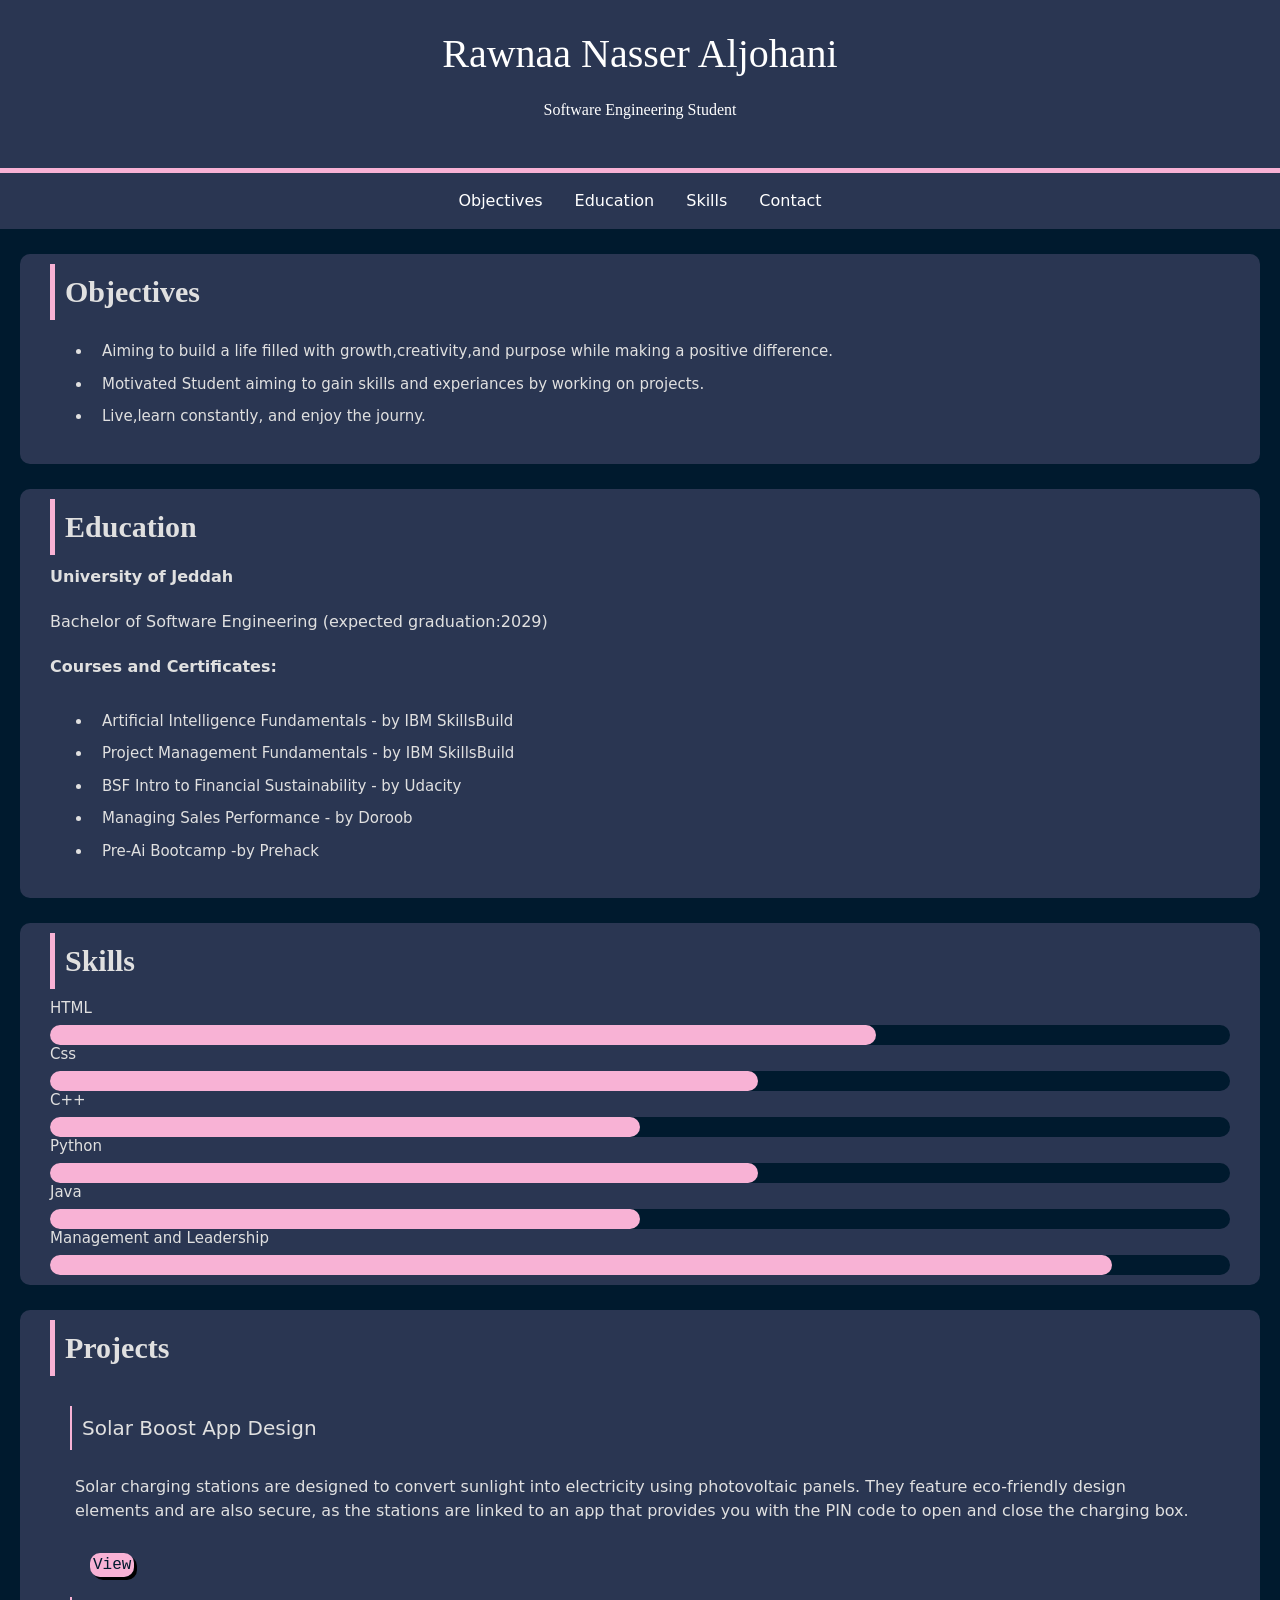
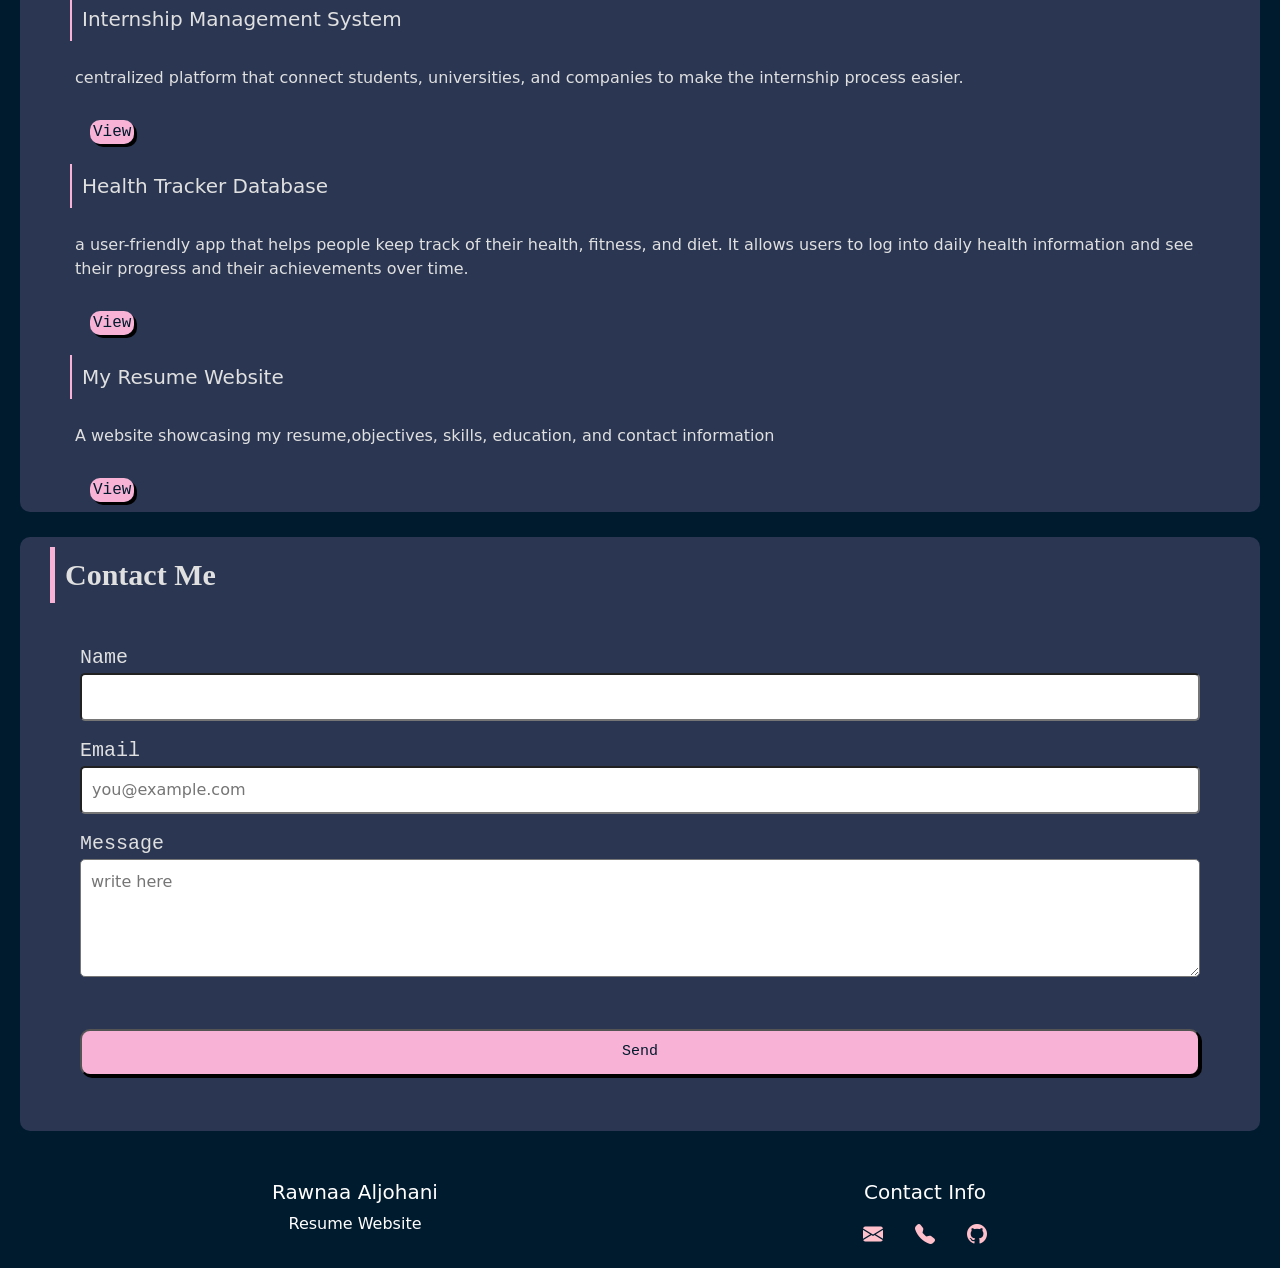
==== index.html @ 6acb81e7 "Update index.html" ====
<!--Rawnaa Aljohani 2510449-->

<!DOCTYPE html>
<html lang="en">
<head>
    <meta charset="UTF-8">
    <meta name="viewport" content="width=device-width, initial-scale=1.0">
    <title>Resume</title>
    <!--bootstrap file-->
    <link href="./css/bootstrap.min.css" rel="stylesheet">
    <!--bootsrtap icons file-->
    <link rel="stylesheet" href="https://cdn.jsdelivr.net/npm/bootstrap-icons@1.10.5/font/bootstrap-icons.css">
    <!--style file-->
    <link href="./css/style.css" rel="stylesheet">
</head>
<body>
    <header>
        <h1>Rawnaa Nasser Aljohani</h1>
        <p>Software Engineering Student</p>
    
    </header>
                            <!--Navbar using Bootstrap-->
    <nav class="navbar">
        <div class="container d-flex align-items-center justify-content-center">
         <ul class="nav">
        <li class="nav-item">
          <a class="nav-link " href="#Objectives">Objectives</a>
        </li>
        <li class="nav-item">
          <a class="nav-link " href="#Education">Education</a>
        </li>
        <li class="nav-item">
          <a class="nav-link " href="#Skills">Skills</a>
        </li>
        <li class="nav-item">
          <a class="nav-link " href="#Contact">Contact</a>
        </li>
      </ul>

         </div>
    </nav>

                                <!--Objectives box-->
    <section class="box" id="Objectives">

        <h3><strong>Objectives</strong></h3>
        
        <ul>
            <li>Aiming to build a life filled with growth,creativity,and purpose while making a positive difference. </li>
            <li>Motivated Student aiming to gain skills and experiances by working on projects. </li>
            <li>Live,learn constantly, and enjoy the journy.</li>
        </ul>
    </section>

                                <!--Eductaion box-->
    <section class="box" id="Education">
        <h3><strong>Education</strong></h3>
        
        <p><strong>University of Jeddah</strong></p>
        <p>Bachelor of Software Engineering (expected graduation:2029)</p>
        <p><strong>Courses and Certificates:</strong></p>
        <ul>
            <li>Artificial Intelligence Fundamentals - by IBM SkillsBuild</li>
            <li>Project Management Fundamentals - by IBM SkillsBuild</li>
            <li>BSF Intro to Financial Sustainability - by Udacity</li>
            <li>Managing Sales Performance - by Doroob</li>
            <li>Pre-Ai Bootcamp -by Prehack</li>
        </ul>

    </section>

                                <!--Skills box-->
    <section class="box" id="Skills">
        <h3><strong>Skills</strong></h3>

        <div>
            <h5>HTML</h5>
            <span class="bar"><span class="html"></span></span>
        </div>

        <div>
            <h5>Css</h5>
            <span class="bar"><span class="css"></span></span>
        </div>

        <div>
            <h5>C++</h5>
            <span class="bar"><span class="cpp"></span></span>
        </div>

        <div>
            <h5>Python</h5>
            <span class="bar"><span class="python"></span></span>
        </div>

        <div>
            <h5>Java</h5>
            <span class="bar"><span class="java"></span></span>
        </div>

        <div>
            <h5>Management and Leadership</h5>
            <span class="bar"><span class="management"></span></span>
        </div>
    </section>

                                    <!--Projects box-->
    <section class="box" id="Projects">
        <h3><strong>Projects</strong></h3>
        
        <div class="project">
            <h5>Solar Boost App Design</h5>
    
            <p>Solar charging stations are designed to convert
                 sunlight into electricity using photovoltaic panels.
                    They feature eco-friendly design elements
                      and are also secure, as the stations are linked to an
                       app that provides you with the PIN code to open 
                       and close the charging box. </p>
            <br>
            <a href="./media/solar_boost.pdf">View</a>
        </div>
    
        <div class="project">
            <h5>Internship Management System</h5>
            
            <p>centralized platform that connect students, universities, and 
                companies to make the internship process easier.</p>
            <br>
            <a href="./media/SE_report.pdf">View</a>
        </div>

        <div class="project">
            <h5>Health Tracker Database</h5>
            
            <p>a user-friendly app that helps people keep track of their health, fitness,
                 and diet.
                  It allows users to log into daily health information 
                  and see their progress and their achievements over time.</p>
             <br>
            <a href="./media/Database_project_Report_final.pdf">View</a>
        </div>

        <div class="project">
            <h5>My Resume Website</h5>

            <p> A website showcasing my resume,objectives, skills, education, and contact information</p>
            <br>
            <a href="resumee.html">View</a>
        </div>

    </section>

                                        <!--Contact box-->
    <section class="box" id="Contact">

        <h3><strong>Contact Me</strong></h3>
        <form method="get" action="#">

            <label>Name</label>
            <input type="text" name="name" minlength="3" pattern="[a-zA-Z\s]+"  required>
            <br>

            <label>Email</label>
            <input type="email" name="email" pattern="[a-zA-Z0-9._%+-]+@[a-zA-Z0-9.-]+\.[a-zA-Z]{2,}" 
             placeholder="you@example.com"  required>
            <br>

            <label>Message</label>
            <textarea rows="4" placeholder="write here" required></textarea>
            <br>

            <input type="submit" value="Send" id="button">
        </form>
    
    </section>

                            <!--Footer using Bootstrap icons and style-->
    <footer class="text-white pt-4">
        <div class="container text-center">
            <div class="row">

                <div class="col-md-6 mb-3">
                    <h5>Rawnaa Aljohani</h5>
                    <p>Resume Website</p>
              </div>

                <div class="col-md-6 mb-3">
                    <h5>Contact Info</h5>
                    <div class="d-flex justify-content-center mt-3 mx-">

                             <a href="mailto:rawnaa.121@gmail.com" class=" mx-3">
                                 <i class="bi bi-envelope-fill" style="color: pink; font-size: 20px;"></i></a>

                                <a href="tel:+96655555555" class="mx-3">
                                    <i class="bi bi-telephone-fill" style="color: pink; font-size: 20px; "></i></a>

                                 <a href="https://github.com/rawnaa" target="_blank" class="mx-3">
                                     <i class="bi bi-github" style="color:pink; font-size: 20px;"></i></a>
                    </div>   
                </div>            
         </div>

        </div>

    </footer>

</body>

</html>
---- css/style.css ----
*{ margin:0;
    padding:0;
    }

/*Header style*/
header{
    color: white;
    background-color: #2a3652;
   text-align: center;
    padding: 30px 5px;
   border-bottom: 5px solid #f8b2d5;
   font-family:Georgia, 'Times New Roman', Times, serif
}
   
header p{
    margin-top: 20px;
}

/*Navbar styling*/

.navbar{
    background-color: #2a3652;   
}

.nav-link{
    color:white;
    text-decoration: none;
}

.nav-link:hover{
    color:#001a2e;
    background-color: #f8b2d5;
}

body{
    background-color: #001a2e;
    color: #e0e0e0;
}

/*Elements boxes style*/
.box{
    background:#2a3652;
    border-radius: 10px ;
    padding:10px 30px;
    margin:25px 20px; 
    display: flex;
   flex-direction: column;

}

.box h3{
border-left: 5px solid #f8b2d5;
padding: 10px;
margin-bottom: 10px;
font-size: 30px;
font-family: Georgia, 'Times New Roman', Times, serif;
}

.box li{
    margin: 10px;
    padding-left: 10px;
    font-size: 15px;
}

.box p{
padding-bottom:5px;
}

.box h5{
    margin-bottom:8px ;
    font-size: 15px;
}

/*Skills bar style*/
.bar{
    display: block;
    background: #001a2e;
    height: 20px;
    border-radius: 10px;
}

.bar span{
    height: 20px;
    float:left;
    background: #f8b2d5;
    border-radius: 10px;
}

.html{ width:70%; }
.css{ width:60%; }
.cpp{ width:50%; }
.python{ width:60%; }
.java{ width:50%; }
.management{ width: 90%; }

/*Project content style*/

.project h5{
    border-left: 2px solid #f8b2d5;
    margin:20px 0 5px 20px;
    padding:10px;
    font-size: 20px;
}

.project p{
    padding:5px;
    margin: 20px;
    margin-bottom: 0;
}

.project a{
    background: #f8b2d5;
    border-radius: 10px;
    padding: 3px;
    margin: 40px;
    box-shadow: 3px 3px black;
    color:#001a2e;
    text-decoration: none;
    text-align: center;
    font-family:'Courier New', Courier, monospace;
}

/*Contact form style*/

form{
    margin: 30px;
}
form label{
    font-size: 20px;
    font-family: 'Courier New', Courier, monospace;
}
input , textarea{
     width:100%;
    padding: 10px;
    margin-bottom: 15px;
    border-radius: 5px; 
}
#button{
    background: #f8b2d5;
    color:#001a2e;
    border-radius: 10px;
    margin-top: 30px;
    box-shadow: 2px 2px black;
    width:100%;
    text-align: center;
    font-family:'Courier New', Courier, monospace;
    font-size: 15px;
}

#button:hover{
    background: #ad7e96;
}

/*Responsive - the page is already responsive
 because of using d-flex*/

@media (max-width:576px){
    .nav{
        flex-direction: column;
        align-items: center;
    }
    .navbar a{
        font-size: 15px;
    }
    .project a {
        display: block;
        margin: 15px auto;
        width: fit-content;
    }     
}
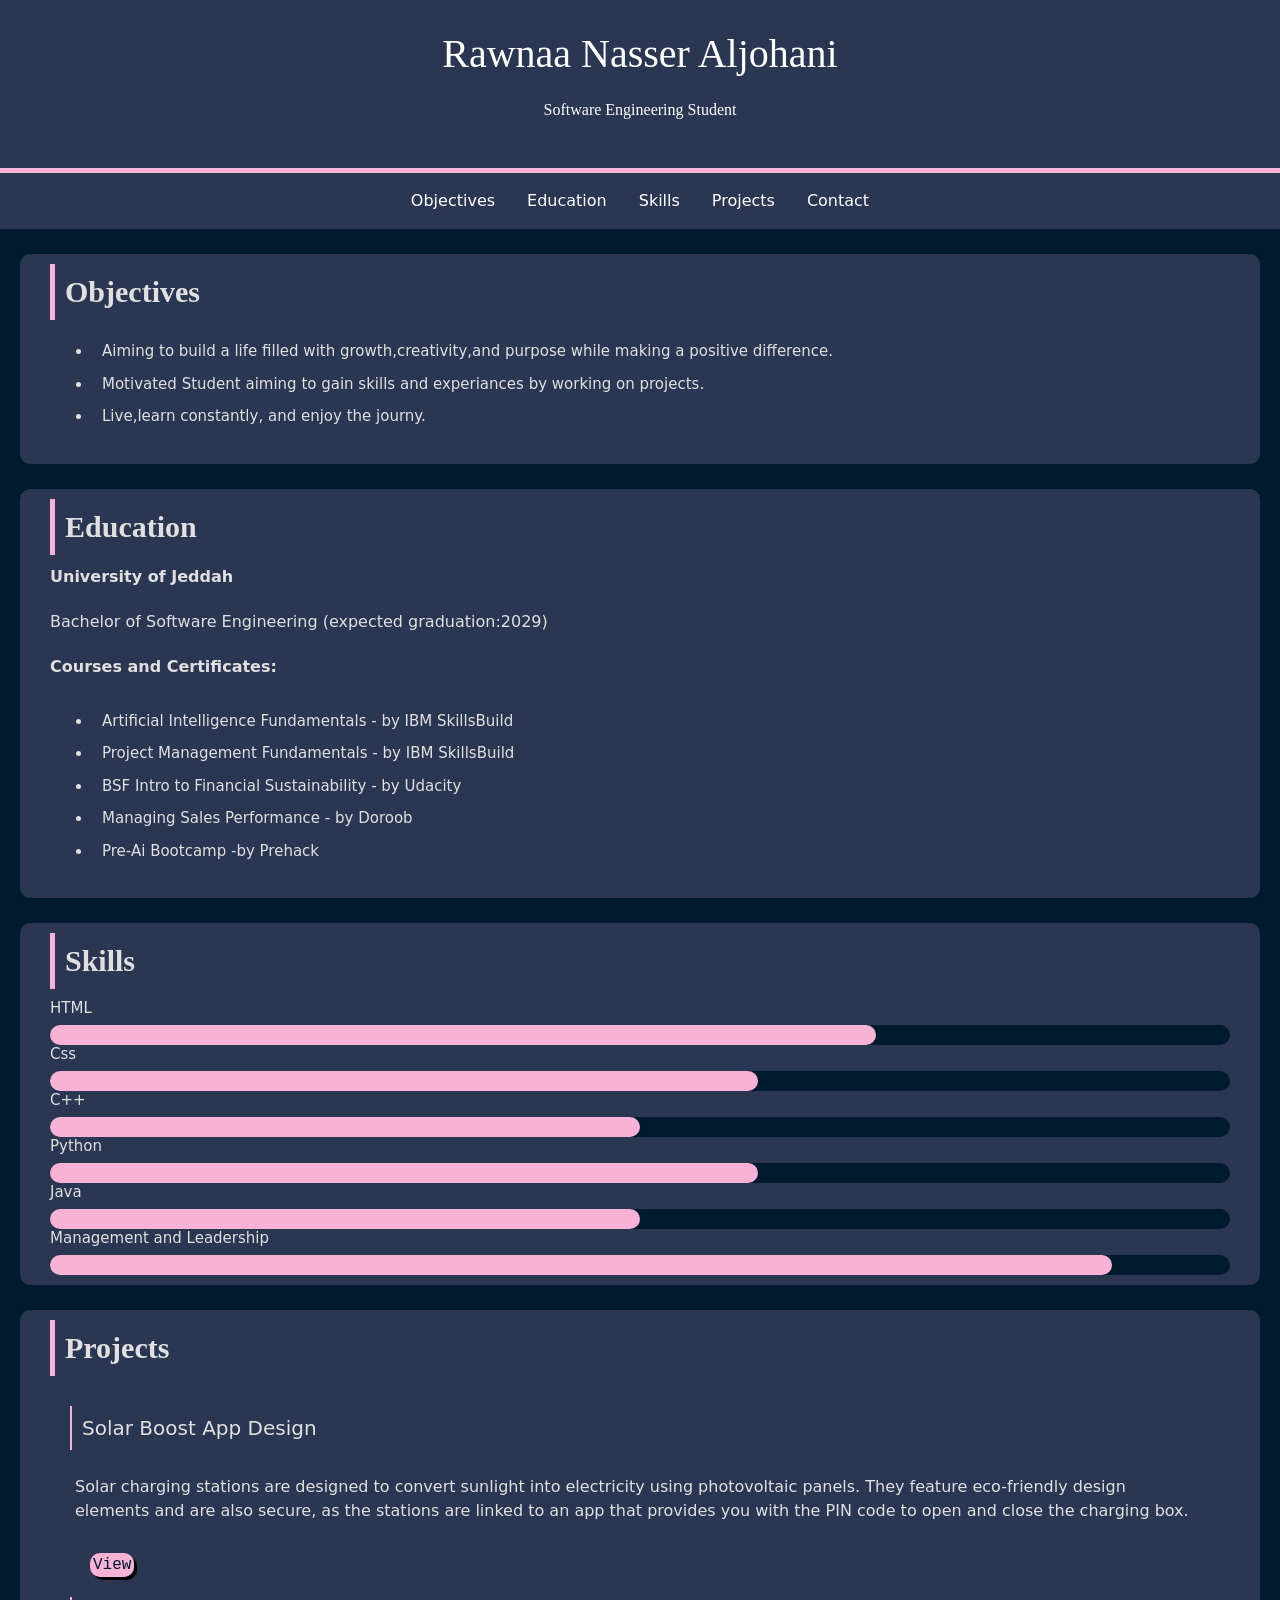
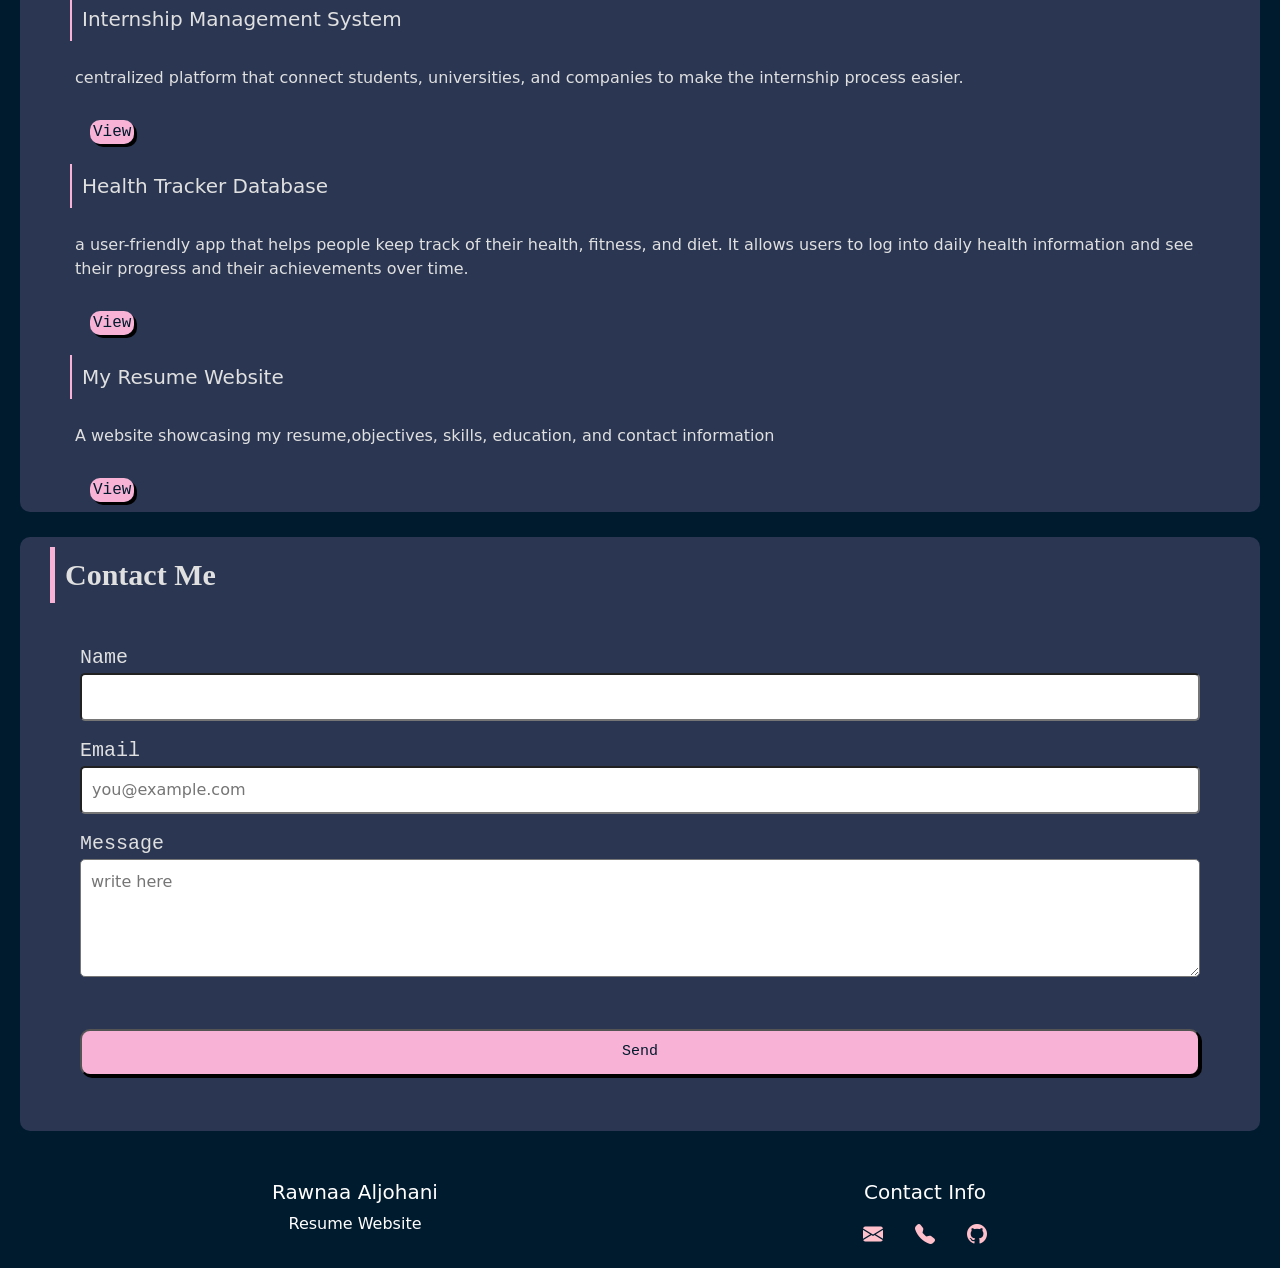
==== commit 53849e08: "Update index.html" ====
--- a/index.html
+++ b/index.html
@@ -32,6 +32,9 @@
         <li class="nav-item">
           <a class="nav-link " href="#Skills">Skills</a>
         </li>
+         <li class="nav-item">
+          <a class="nav-link " href="#Projects">Projects</a>
+        </li>
         <li class="nav-item">
           <a class="nav-link " href="#Contact">Contact</a>
         </li>
@@ -146,7 +149,7 @@
 
             <p> A website showcasing my resume,objectives, skills, education, and contact information</p>
             <br>
-            <a href="resumee.html">View</a>
+            <a href="index.html">View</a>
         </div>
 
     </section>
@@ -195,7 +198,7 @@
                                 <a href="tel:+96655555555" class="mx-3">
                                     <i class="bi bi-telephone-fill" style="color: pink; font-size: 20px; "></i></a>
 
-                                 <a href="https://github.com/rawnaa" target="_blank" class="mx-3">
+                                 <a href="https://github.com/Rawna-N" target="_blank" class="mx-3">
                                      <i class="bi bi-github" style="color:pink; font-size: 20px;"></i></a>
                     </div>   
                 </div>            
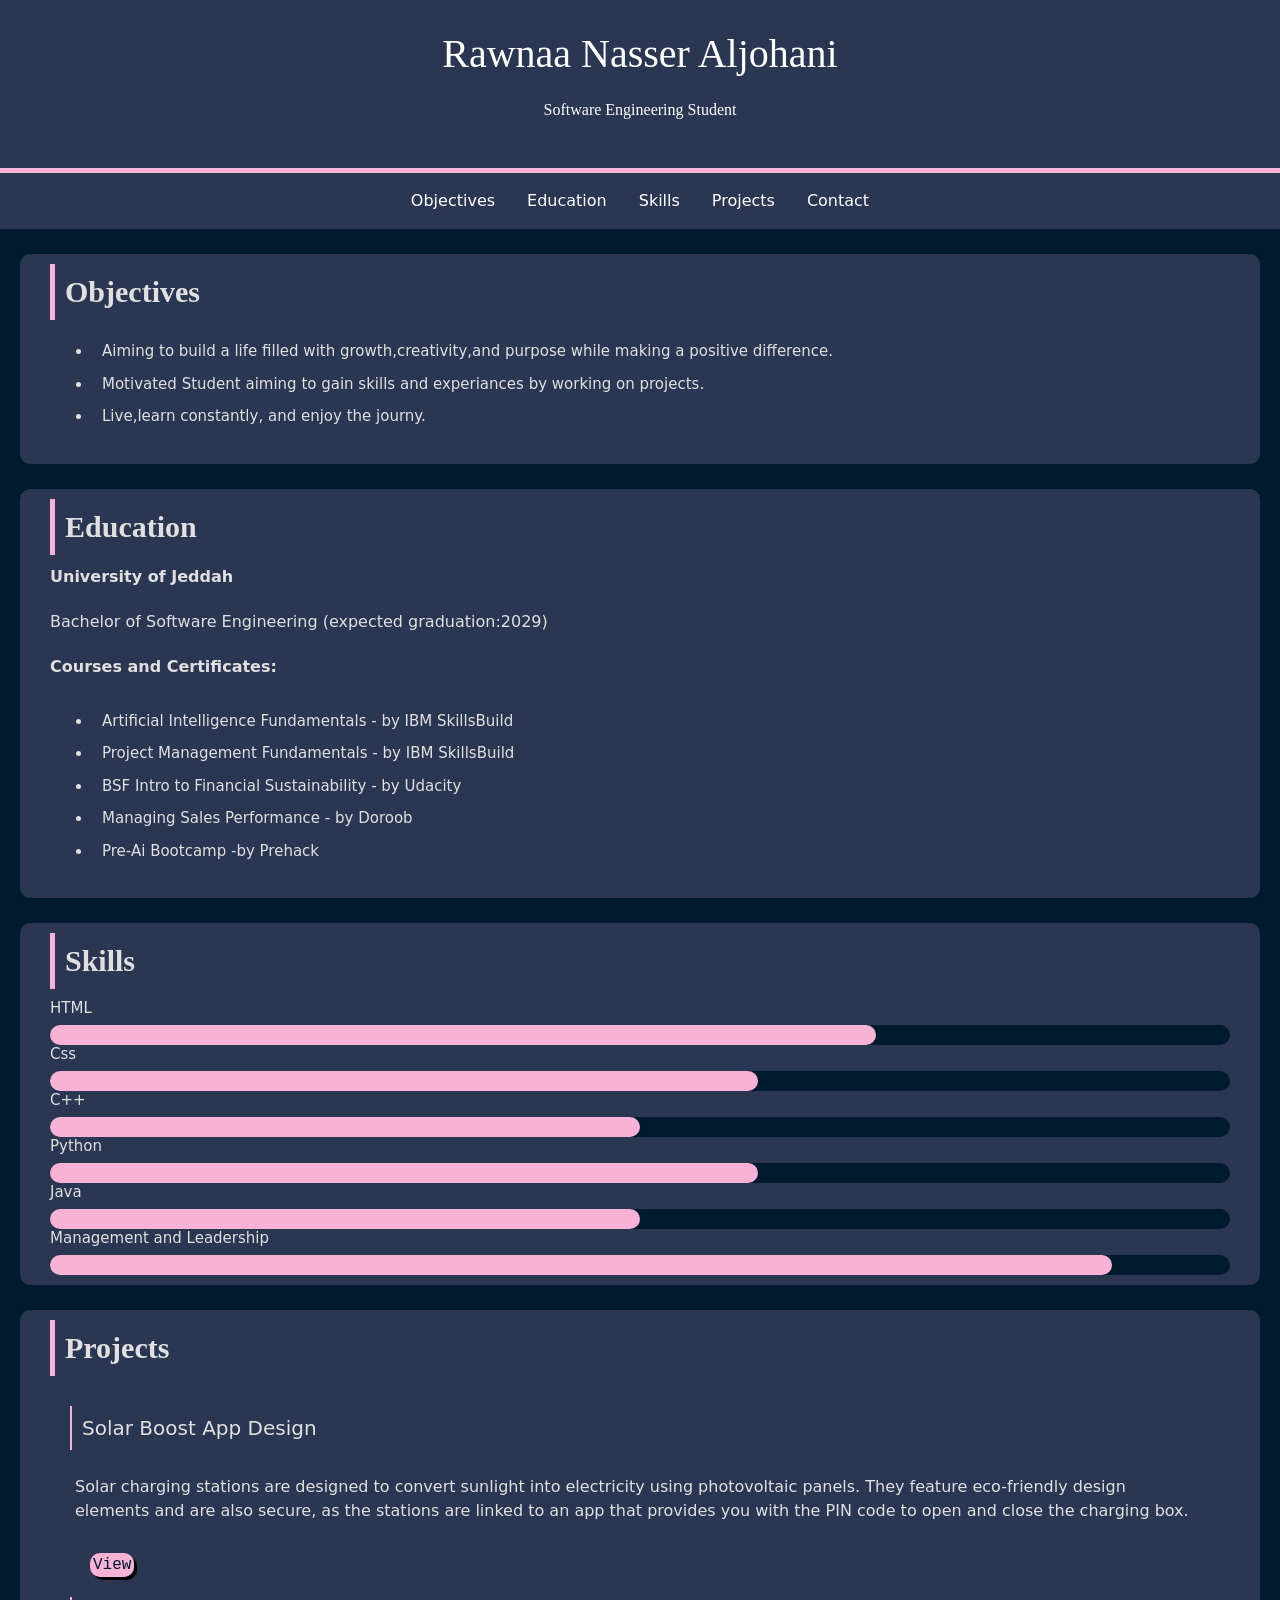
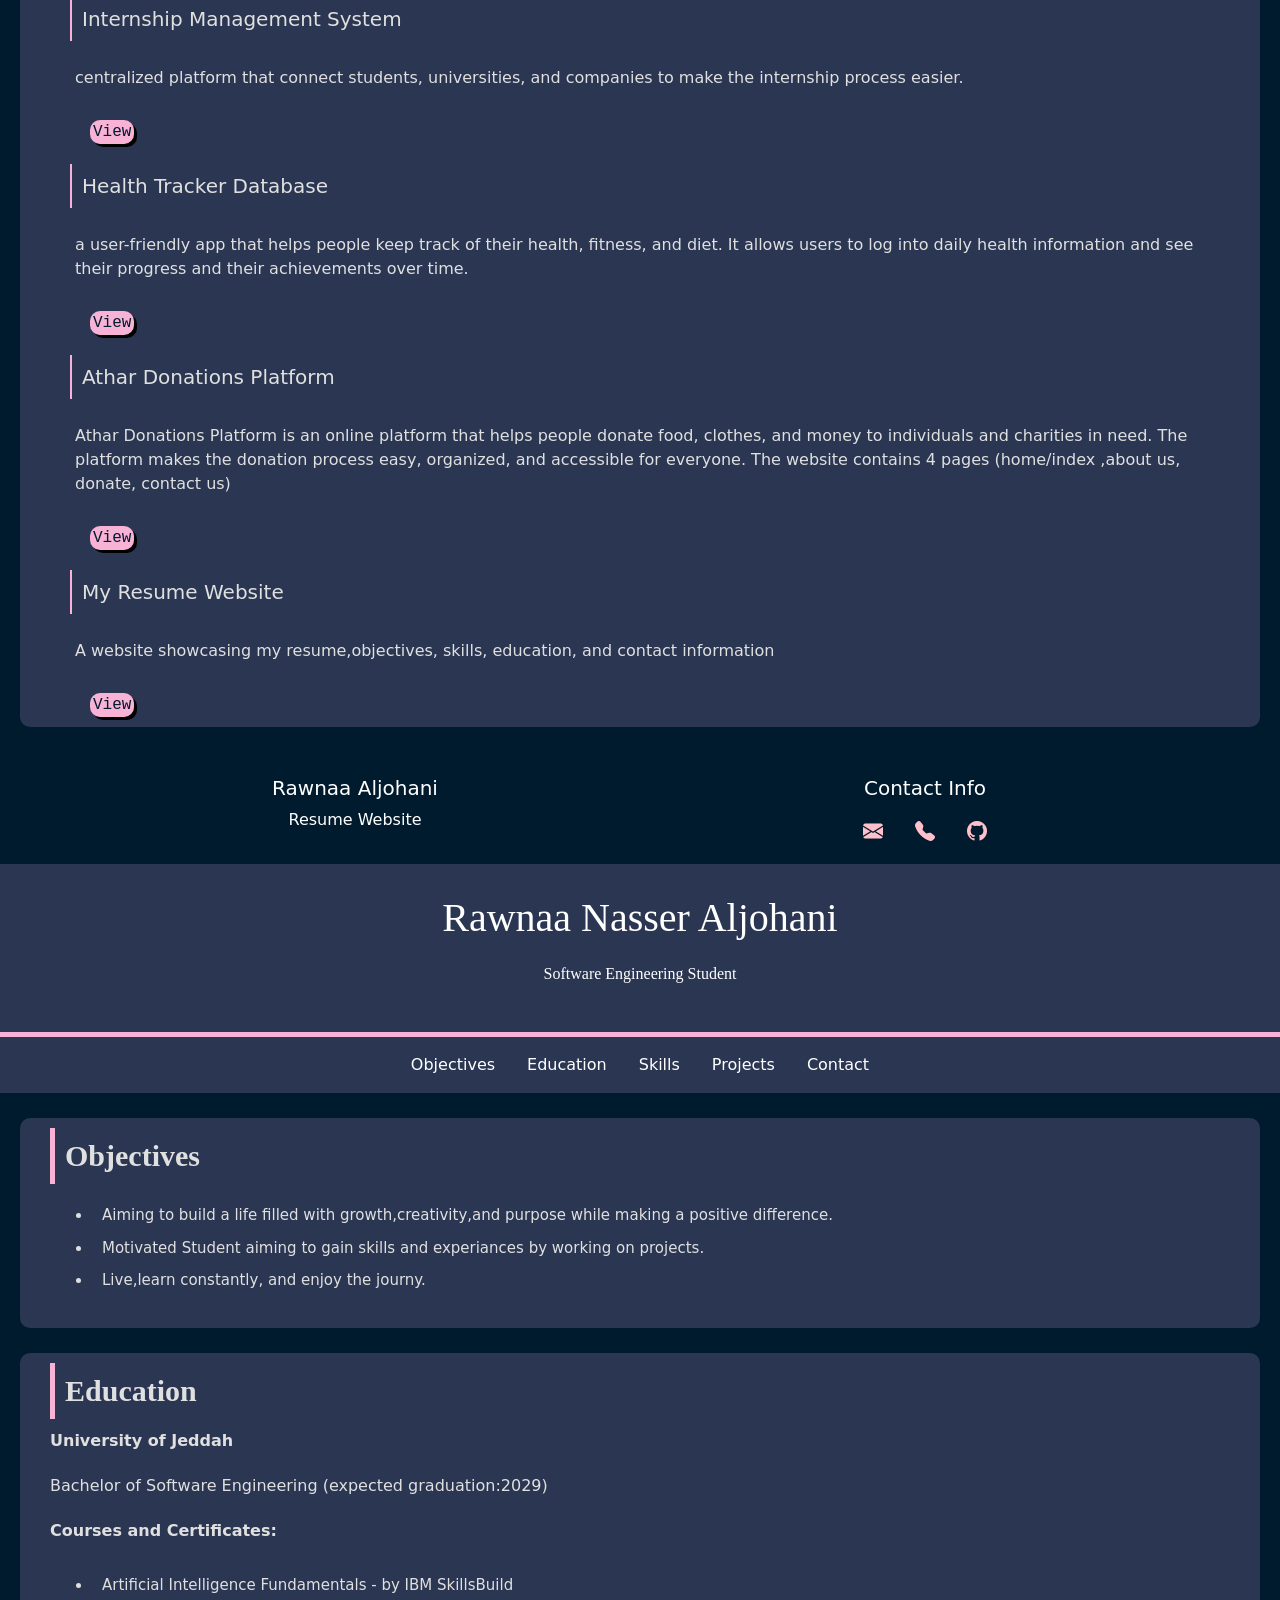
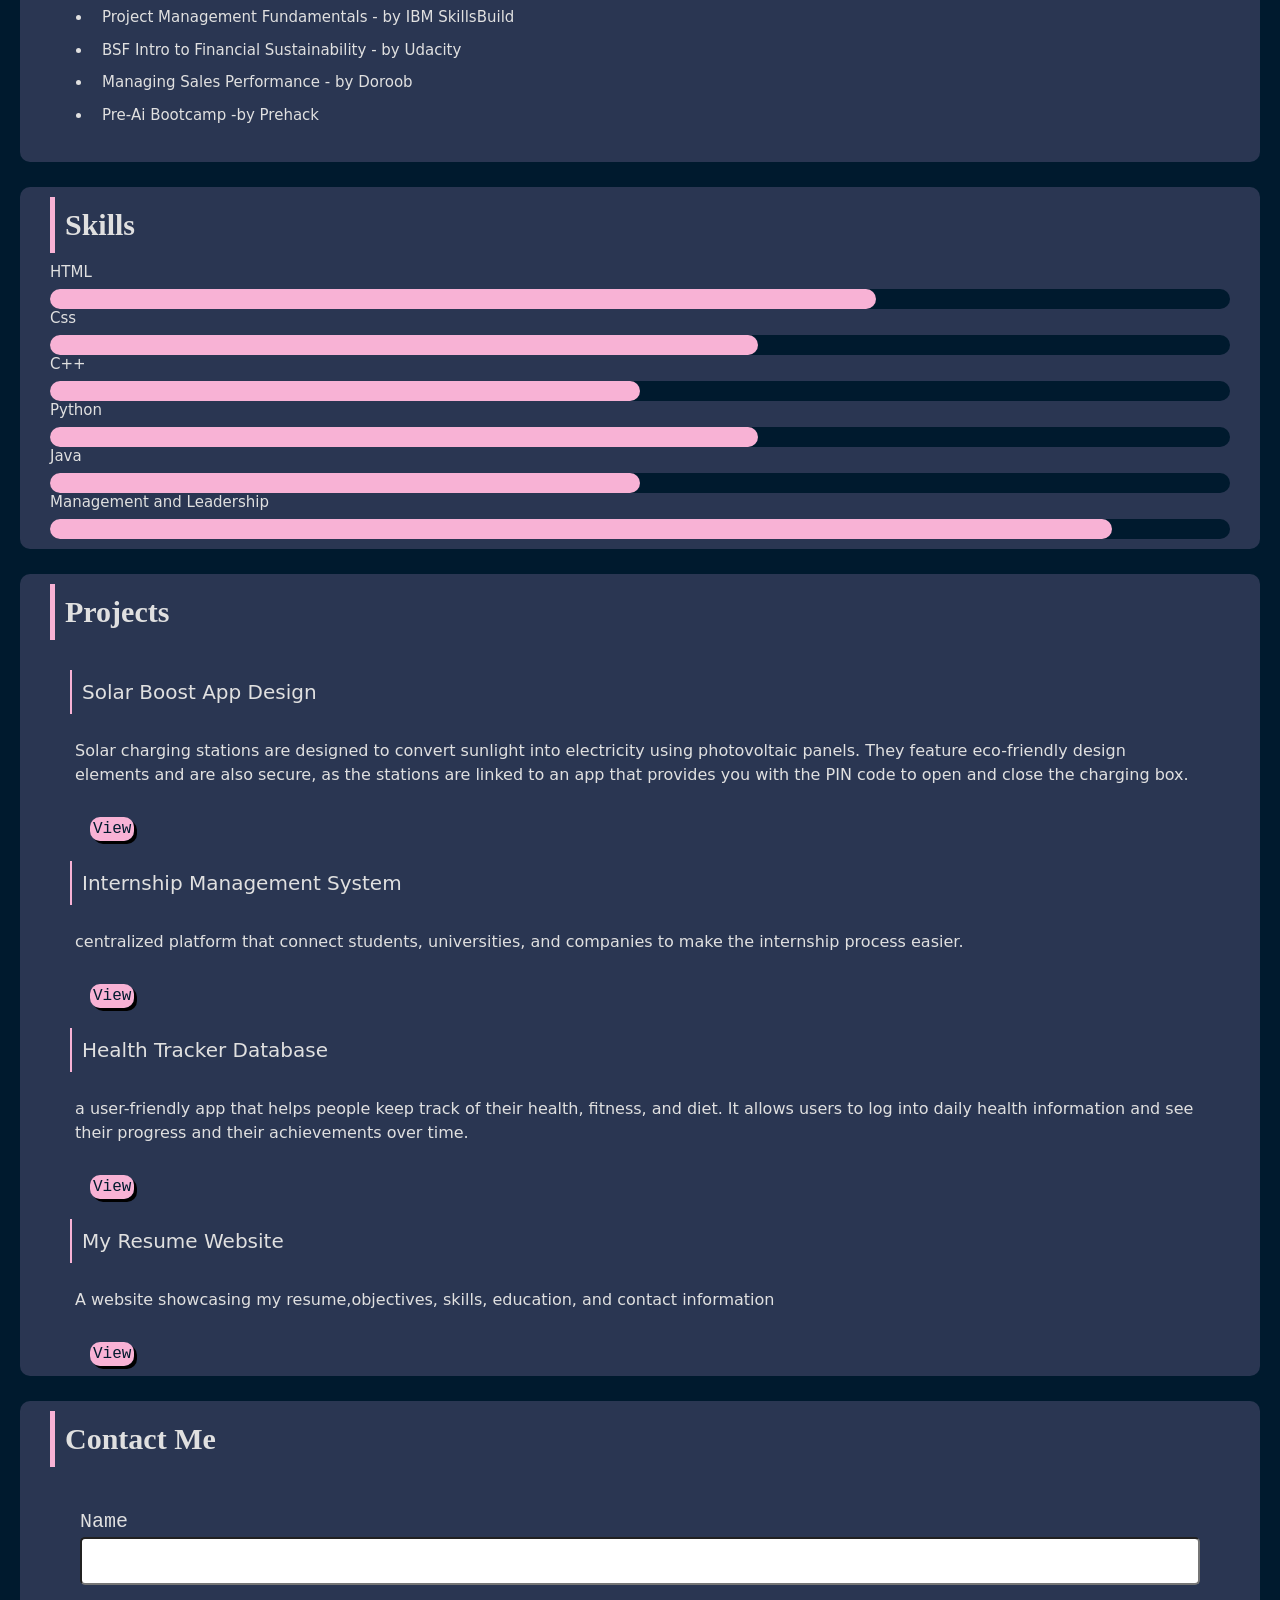
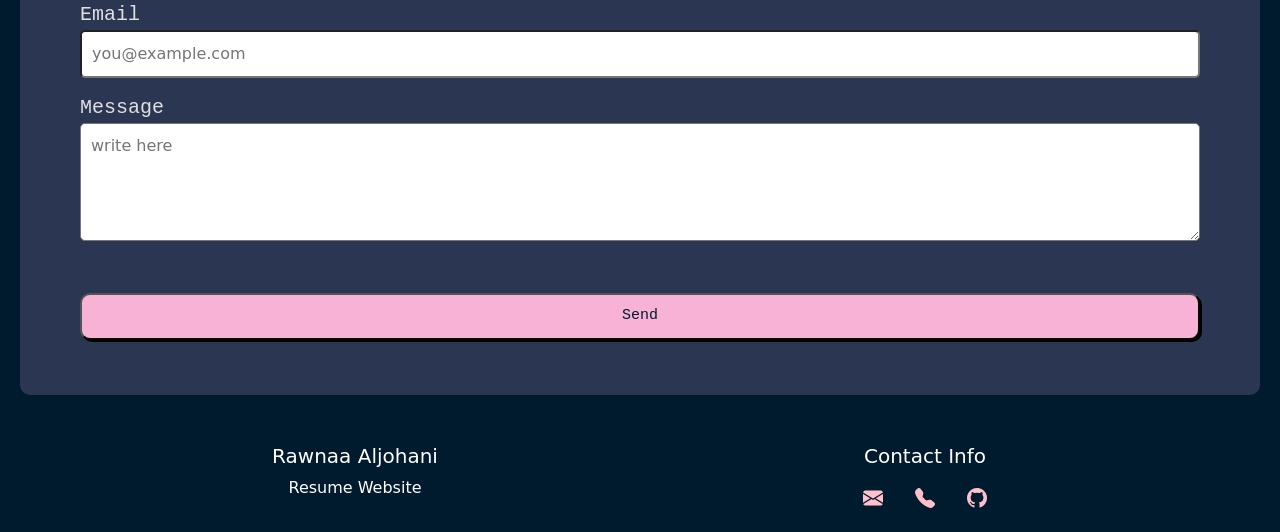
==== commit 4c360dd5: "Update Portfolio" ====
--- a/index.html
+++ b/index.html
@@ -32,7 +32,7 @@
         <li class="nav-item">
           <a class="nav-link " href="#Skills">Skills</a>
         </li>
-         <li class="nav-item">
+        <li class="nav-item">
           <a class="nav-link " href="#Projects">Projects</a>
         </li>
         <li class="nav-item">
@@ -130,7 +130,7 @@
             <p>centralized platform that connect students, universities, and 
                 companies to make the internship process easier.</p>
             <br>
-            <a href="./media/SE_report.pdf">View</a>
+            <a href="./media/SE report.pdf">View</a>
         </div>
 
         <div class="project">
@@ -143,6 +143,206 @@
              <br>
             <a href="./media/Database_project_Report_final.pdf">View</a>
         </div>
+        <div class="project">
+            <h5>Athar Donations Platform</h5>
+
+            <p> Athar Donations Platform is an online platform that helps people donate food, 
+                    clothes, and money to individuals and charities in need. The platform makes the 
+                    donation process easy, organized, and accessible for everyone. 
+                    The website contains 4 pages (home/index ,about us, donate, contact us)</p>
+            <br>
+            <a href="./media/athar_report.pdf">View</a>
+        </div>
+
+        <div class="project">
+            <h5>My Resume Website</h5>
+
+            <p> A website showcasing my resume,objectives, skills, education, and contact information</p>
+            <br>
+            <a href="index.html">View</a>
+        </div>
+
+    </section>
+
+
+                            <!--Footer using Bootstrap icons and style-->
+    <footer class="text-white pt-4">
+        <div class="container text-center">
+            <div class="row">
+
+                <div class="col-md-6 mb-3">
+                    <h5>Rawnaa Aljohani</h5>
+                    <p>Resume Website</p>
+              </div>
+
+                <div class="col-md-6 mb-3">
+                    <h5>Contact Info</h5>
+                    <div class="d-flex justify-content-center mt-3 mx-">
+                             <a href="mailto:rawnaa.121@gmail.com" class=" mx-3">
+                                <i class="bi bi-envelope-fill" style="color: pink; font-size: 20px;"></i>
+                             </a>
+                
+                                <a href="tel:+96655555555" class="mx-3">
+                                    <i class="bi bi-telephone-fill" style="color: pink; font-size: 20px; "></i></a>
+
+                                 <a href="https://github.com/Rawna-N" target="_blank" class="mx-3">
+                                    <i class="bi bi-github" style="color:pink; font-size: 20px;"></i></a>
+                    </div>   
+                </div>            
+            </div>
+
+        </div>
+
+    </footer>
+
+</body>
+
+</html>
+<!--Rawnaa Aljohani 2510449-->
+
+<!DOCTYPE html>
+<html lang="en">
+<head>
+    <meta charset="UTF-8">
+    <meta name="viewport" content="width=device-width, initial-scale=1.0">
+    <title>Resume</title>
+    <!--bootstrap file-->
+    <link href="./css/bootstrap.min.css" rel="stylesheet">
+    <!--bootsrtap icons file-->
+    <link rel="stylesheet" href="https://cdn.jsdelivr.net/npm/bootstrap-icons@1.10.5/font/bootstrap-icons.css">
+    <!--style file-->
+    <link href="./css/style.css" rel="stylesheet">
+</head>
+<body>
+    <header>
+        <h1>Rawnaa Nasser Aljohani</h1>
+        <p>Software Engineering Student</p>
+    
+    </header>
+                            <!--Navbar using Bootstrap-->
+    <nav class="navbar">
+        <div class="container d-flex align-items-center justify-content-center">
+         <ul class="nav">
+        <li class="nav-item">
+          <a class="nav-link " href="#Objectives">Objectives</a>
+        </li>
+        <li class="nav-item">
+          <a class="nav-link " href="#Education">Education</a>
+        </li>
+        <li class="nav-item">
+          <a class="nav-link " href="#Skills">Skills</a>
+        </li>
+         <li class="nav-item">
+          <a class="nav-link " href="#Projects">Projects</a>
+        </li>
+        <li class="nav-item">
+          <a class="nav-link " href="#Contact">Contact</a>
+        </li>
+      </ul>
+
+         </div>
+    </nav>
+
+                                <!--Objectives box-->
+    <section class="box" id="Objectives">
+
+        <h3><strong>Objectives</strong></h3>
+        
+        <ul>
+            <li>Aiming to build a life filled with growth,creativity,and purpose while making a positive difference. </li>
+            <li>Motivated Student aiming to gain skills and experiances by working on projects. </li>
+            <li>Live,learn constantly, and enjoy the journy.</li>
+        </ul>
+    </section>
+
+                                <!--Eductaion box-->
+    <section class="box" id="Education">
+        <h3><strong>Education</strong></h3>
+        
+        <p><strong>University of Jeddah</strong></p>
+        <p>Bachelor of Software Engineering (expected graduation:2029)</p>
+        <p><strong>Courses and Certificates:</strong></p>
+        <ul>
+            <li>Artificial Intelligence Fundamentals - by IBM SkillsBuild</li>
+            <li>Project Management Fundamentals - by IBM SkillsBuild</li>
+            <li>BSF Intro to Financial Sustainability - by Udacity</li>
+            <li>Managing Sales Performance - by Doroob</li>
+            <li>Pre-Ai Bootcamp -by Prehack</li>
+        </ul>
+
+    </section>
+
+                                <!--Skills box-->
+    <section class="box" id="Skills">
+        <h3><strong>Skills</strong></h3>
+
+        <div>
+            <h5>HTML</h5>
+            <span class="bar"><span class="html"></span></span>
+        </div>
+
+        <div>
+            <h5>Css</h5>
+            <span class="bar"><span class="css"></span></span>
+        </div>
+
+        <div>
+            <h5>C++</h5>
+            <span class="bar"><span class="cpp"></span></span>
+        </div>
+
+        <div>
+            <h5>Python</h5>
+            <span class="bar"><span class="python"></span></span>
+        </div>
+
+        <div>
+            <h5>Java</h5>
+            <span class="bar"><span class="java"></span></span>
+        </div>
+
+        <div>
+            <h5>Management and Leadership</h5>
+            <span class="bar"><span class="management"></span></span>
+        </div>
+    </section>
+
+                                    <!--Projects box-->
+    <section class="box" id="Projects">
+        <h3><strong>Projects</strong></h3>
+        
+        <div class="project">
+            <h5>Solar Boost App Design</h5>
+    
+            <p>Solar charging stations are designed to convert
+                 sunlight into electricity using photovoltaic panels.
+                    They feature eco-friendly design elements
+                      and are also secure, as the stations are linked to an
+                       app that provides you with the PIN code to open 
+                       and close the charging box. </p>
+            <br>
+            <a href="./media/solar_boost.pdf">View</a>
+        </div>
+    
+        <div class="project">
+            <h5>Internship Management System</h5>
+            
+            <p>centralized platform that connect students, universities, and 
+                companies to make the internship process easier.</p>
+            <br>
+            <a href="./media/SE_report.pdf">View</a>
+        </div>
+
+        <div class="project">
+            <h5>Health Tracker Database</h5>
+            
+            <p>a user-friendly app that helps people keep track of their health, fitness,
+                 and diet.
+                  It allows users to log into daily health information 
+                  and see their progress and their achievements over time.</p>
+             <br>
+            <a href="./media/Database_project_Report_final.pdf">View</a>
+        </div>
 
         <div class="project">
             <h5>My Resume Website</h5>
--- a/css/style.css
+++ b/css/style.css
@@ -1,172 +1,345 @@
-*{ margin:0;
-    padding:0;
-    }
-
-/*Header style*/
-header{
-    color: white;
-    background-color: #2a3652;
-   text-align: center;
-    padding: 30px 5px;
-   border-bottom: 5px solid #f8b2d5;
-   font-family:Georgia, 'Times New Roman', Times, serif
-}
-   
-header p{
-    margin-top: 20px;
-}
-
-/*Navbar styling*/
-
-.navbar{
-    background-color: #2a3652;   
-}
-
-.nav-link{
-    color:white;
-    text-decoration: none;
-}
-
-.nav-link:hover{
-    color:#001a2e;
-    background-color: #f8b2d5;
-}
-
-body{
-    background-color: #001a2e;
-    color: #e0e0e0;
-}
-
-/*Elements boxes style*/
-.box{
-    background:#2a3652;
-    border-radius: 10px ;
-    padding:10px 30px;
-    margin:25px 20px; 
-    display: flex;
-   flex-direction: column;
-
-}
-
-.box h3{
-border-left: 5px solid #f8b2d5;
-padding: 10px;
-margin-bottom: 10px;
-font-size: 30px;
-font-family: Georgia, 'Times New Roman', Times, serif;
-}
-
-.box li{
-    margin: 10px;
-    padding-left: 10px;
-    font-size: 15px;
-}
-
-.box p{
-padding-bottom:5px;
-}
-
-.box h5{
-    margin-bottom:8px ;
-    font-size: 15px;
-}
-
-/*Skills bar style*/
-.bar{
-    display: block;
-    background: #001a2e;
-    height: 20px;
-    border-radius: 10px;
-}
-
-.bar span{
-    height: 20px;
-    float:left;
-    background: #f8b2d5;
-    border-radius: 10px;
-}
-
-.html{ width:70%; }
-.css{ width:60%; }
-.cpp{ width:50%; }
-.python{ width:60%; }
-.java{ width:50%; }
-.management{ width: 90%; }
-
-/*Project content style*/
-
-.project h5{
-    border-left: 2px solid #f8b2d5;
-    margin:20px 0 5px 20px;
-    padding:10px;
-    font-size: 20px;
-}
-
-.project p{
-    padding:5px;
-    margin: 20px;
-    margin-bottom: 0;
-}
-
-.project a{
-    background: #f8b2d5;
-    border-radius: 10px;
-    padding: 3px;
-    margin: 40px;
-    box-shadow: 3px 3px black;
-    color:#001a2e;
-    text-decoration: none;
-    text-align: center;
-    font-family:'Courier New', Courier, monospace;
-}
-
-/*Contact form style*/
-
-form{
-    margin: 30px;
-}
-form label{
-    font-size: 20px;
-    font-family: 'Courier New', Courier, monospace;
-}
-input , textarea{
-     width:100%;
-    padding: 10px;
-    margin-bottom: 15px;
-    border-radius: 5px; 
-}
-#button{
-    background: #f8b2d5;
-    color:#001a2e;
-    border-radius: 10px;
-    margin-top: 30px;
-    box-shadow: 2px 2px black;
-    width:100%;
-    text-align: center;
-    font-family:'Courier New', Courier, monospace;
-    font-size: 15px;
-}
-
-#button:hover{
-    background: #ad7e96;
-}
-
-/*Responsive - the page is already responsive
- because of using d-flex*/
-
-@media (max-width:576px){
-    .nav{
-        flex-direction: column;
-        align-items: center;
-    }
-    .navbar a{
-        font-size: 15px;
-    }
-    .project a {
-        display: block;
-        margin: 15px auto;
-        width: fit-content;
-    }     
-}
-
-
+*{ margin:0;
+    padding:0;
+    }
+
+/*Header style*/
+header{
+    color: white;
+    background-color: #2a3652;
+   text-align: center;
+    padding: 30px 5px;
+   border-bottom: 5px solid #f8b2d5;
+   font-family:Georgia, 'Times New Roman', Times, serif
+}
+   
+header p{
+    margin-top: 20px;
+}
+
+/*Navbar styling*/
+
+.navbar{
+    background-color: #2a3652;   
+}
+
+.nav-link{
+    color:white;
+    text-decoration: none;
+}
+
+.nav-link:hover{
+    color:#001a2e;
+    background-color: #f8b2d5;
+}
+
+body{
+    background-color: #001a2e;
+    color: #e0e0e0;
+}
+
+/*Elements boxes style*/
+.box{
+    background:#2a3652;
+    border-radius: 10px ;
+    padding:10px 30px;
+    margin:25px 20px; 
+    display: flex;
+   flex-direction: column;
+
+}
+
+.box h3{
+border-left: 5px solid #f8b2d5;
+padding: 10px;
+margin-bottom: 10px;
+font-size: 30px;
+font-family: Georgia, 'Times New Roman', Times, serif;
+}
+
+.box li{
+    margin: 10px;
+    padding-left: 10px;
+    font-size: 15px;
+}
+
+.box p{
+padding-bottom:5px;
+}
+
+.box h5{
+    margin-bottom:8px ;
+    font-size: 15px;
+}
+
+/*Skills bar style*/
+.bar{
+    display: block;
+    background: #001a2e;
+    height: 20px;
+    border-radius: 10px;
+}
+
+.bar span{
+    height: 20px;
+    float:left;
+    background: #f8b2d5;
+    border-radius: 10px;
+}
+
+.html{ width:70%; }
+.css{ width:60%; }
+.cpp{ width:50%; }
+.python{ width:60%; }
+.java{ width:50%; }
+.management{ width: 90%; }
+
+/*Project content style*/
+
+.project h5{
+    border-left: 2px solid #f8b2d5;
+    margin:20px 0 5px 20px;
+    padding:10px;
+    font-size: 20px;
+}
+
+.project p{
+    padding:5px;
+    margin: 20px;
+    margin-bottom: 0;
+}
+
+.project a{
+    background: #f8b2d5;
+    border-radius: 10px;
+    padding: 3px;
+    margin: 40px;
+    box-shadow: 3px 3px black;
+    color:#001a2e;
+    text-decoration: none;
+    text-align: center;
+    font-family:'Courier New', Courier, monospace;
+}
+
+/*Contact form style*/
+
+form{
+    margin: 30px;
+}
+form label{
+    font-size: 20px;
+    font-family: 'Courier New', Courier, monospace;
+}
+input , textarea{
+     width:100%;
+    padding: 10px;
+    margin-bottom: 15px;
+    border-radius: 5px; 
+}
+#button{
+    background: #f8b2d5;
+    color:#001a2e;
+    border-radius: 10px;
+    margin-top: 30px;
+    box-shadow: 2px 2px black;
+    width:100%;
+    text-align: center;
+    font-family:'Courier New', Courier, monospace;
+    font-size: 15px;
+}
+
+#button:hover{
+    background: #ad7e96;
+}
+
+/*Responsive - the page is already responsive
+ because of using d-flex*/
+
+@media (max-width:576px){
+    .nav{
+        flex-direction: column;
+        align-items: center;
+    }
+    .navbar a{
+        font-size: 15px;
+    }
+    .project a {
+        display: block;
+        margin: 15px auto;
+        width: fit-content;
+    }     
+}
+
+
+
+*{ margin:0;
+    padding:0;
+    }
+
+/*Header style*/
+header{
+    color: white;
+    background-color: #2a3652;
+   text-align: center;
+    padding: 30px 5px;
+   border-bottom: 5px solid #f8b2d5;
+   font-family:Georgia, 'Times New Roman', Times, serif
+}
+   
+header p{
+    margin-top: 20px;
+}
+
+/*Navbar styling*/
+
+.navbar{
+    background-color: #2a3652;   
+}
+
+.nav-link{
+    color:white;
+    text-decoration: none;
+}
+
+.nav-link:hover{
+    color:#001a2e;
+    background-color: #f8b2d5;
+}
+
+body{
+    background-color: #001a2e;
+    color: #e0e0e0;
+}
+
+/*Elements boxes style*/
+.box{
+    background:#2a3652;
+    border-radius: 10px ;
+    padding:10px 30px;
+    margin:25px 20px; 
+    display: flex;
+   flex-direction: column;
+
+}
+
+.box h3{
+border-left: 5px solid #f8b2d5;
+padding: 10px;
+margin-bottom: 10px;
+font-size: 30px;
+font-family: Georgia, 'Times New Roman', Times, serif;
+}
+
+.box li{
+    margin: 10px;
+    padding-left: 10px;
+    font-size: 15px;
+}
+
+.box p{
+padding-bottom:5px;
+}
+
+.box h5{
+    margin-bottom:8px ;
+    font-size: 15px;
+}
+
+/*Skills bar style*/
+.bar{
+    display: block;
+    background: #001a2e;
+    height: 20px;
+    border-radius: 10px;
+}
+
+.bar span{
+    height: 20px;
+    float:left;
+    background: #f8b2d5;
+    border-radius: 10px;
+}
+
+.html{ width:70%; }
+.css{ width:60%; }
+.cpp{ width:50%; }
+.python{ width:60%; }
+.java{ width:50%; }
+.management{ width: 90%; }
+
+/*Project content style*/
+
+.project h5{
+    border-left: 2px solid #f8b2d5;
+    margin:20px 0 5px 20px;
+    padding:10px;
+    font-size: 20px;
+}
+
+.project p{
+    padding:5px;
+    margin: 20px;
+    margin-bottom: 0;
+}
+
+.project a{
+    background: #f8b2d5;
+    border-radius: 10px;
+    padding: 3px;
+    margin: 40px;
+    box-shadow: 3px 3px black;
+    color:#001a2e;
+    text-decoration: none;
+    text-align: center;
+    font-family:'Courier New', Courier, monospace;
+}
+
+/*Contact form style*/
+
+form{
+    margin: 30px;
+}
+form label{
+    font-size: 20px;
+    font-family: 'Courier New', Courier, monospace;
+}
+input , textarea{
+     width:100%;
+    padding: 10px;
+    margin-bottom: 15px;
+    border-radius: 5px; 
+}
+#button{
+    background: #f8b2d5;
+    color:#001a2e;
+    border-radius: 10px;
+    margin-top: 30px;
+    box-shadow: 2px 2px black;
+    width:100%;
+    text-align: center;
+    font-family:'Courier New', Courier, monospace;
+    font-size: 15px;
+}
+
+#button:hover{
+    background: #ad7e96;
+}
+
+/*Responsive - the page is already responsive
+ because of using d-flex*/
+
+@media (max-width:576px){
+    .nav{
+        flex-direction: column;
+        align-items: center;
+    }
+    .navbar a{
+        font-size: 15px;
+    }
+    .project a {
+        display: block;
+        margin: 15px auto;
+        width: fit-content;
+    }     
+}
+
+
--- a/css/style.css
+++ b/css/style.css
@@ -1,172 +1,345 @@
-*{ margin:0;
-    padding:0;
-    }
-
-/*Header style*/
-header{
-    color: white;
-    background-color: #2a3652;
-   text-align: center;
-    padding: 30px 5px;
-   border-bottom: 5px solid #f8b2d5;
-   font-family:Georgia, 'Times New Roman', Times, serif
-}
-   
-header p{
-    margin-top: 20px;
-}
-
-/*Navbar styling*/
-
-.navbar{
-    background-color: #2a3652;   
-}
-
-.nav-link{
-    color:white;
-    text-decoration: none;
-}
-
-.nav-link:hover{
-    color:#001a2e;
-    background-color: #f8b2d5;
-}
-
-body{
-    background-color: #001a2e;
-    color: #e0e0e0;
-}
-
-/*Elements boxes style*/
-.box{
-    background:#2a3652;
-    border-radius: 10px ;
-    padding:10px 30px;
-    margin:25px 20px; 
-    display: flex;
-   flex-direction: column;
-
-}
-
-.box h3{
-border-left: 5px solid #f8b2d5;
-padding: 10px;
-margin-bottom: 10px;
-font-size: 30px;
-font-family: Georgia, 'Times New Roman', Times, serif;
-}
-
-.box li{
-    margin: 10px;
-    padding-left: 10px;
-    font-size: 15px;
-}
-
-.box p{
-padding-bottom:5px;
-}
-
-.box h5{
-    margin-bottom:8px ;
-    font-size: 15px;
-}
-
-/*Skills bar style*/
-.bar{
-    display: block;
-    background: #001a2e;
-    height: 20px;
-    border-radius: 10px;
-}
-
-.bar span{
-    height: 20px;
-    float:left;
-    background: #f8b2d5;
-    border-radius: 10px;
-}
-
-.html{ width:70%; }
-.css{ width:60%; }
-.cpp{ width:50%; }
-.python{ width:60%; }
-.java{ width:50%; }
-.management{ width: 90%; }
-
-/*Project content style*/
-
-.project h5{
-    border-left: 2px solid #f8b2d5;
-    margin:20px 0 5px 20px;
-    padding:10px;
-    font-size: 20px;
-}
-
-.project p{
-    padding:5px;
-    margin: 20px;
-    margin-bottom: 0;
-}
-
-.project a{
-    background: #f8b2d5;
-    border-radius: 10px;
-    padding: 3px;
-    margin: 40px;
-    box-shadow: 3px 3px black;
-    color:#001a2e;
-    text-decoration: none;
-    text-align: center;
-    font-family:'Courier New', Courier, monospace;
-}
-
-/*Contact form style*/
-
-form{
-    margin: 30px;
-}
-form label{
-    font-size: 20px;
-    font-family: 'Courier New', Courier, monospace;
-}
-input , textarea{
-     width:100%;
-    padding: 10px;
-    margin-bottom: 15px;
-    border-radius: 5px; 
-}
-#button{
-    background: #f8b2d5;
-    color:#001a2e;
-    border-radius: 10px;
-    margin-top: 30px;
-    box-shadow: 2px 2px black;
-    width:100%;
-    text-align: center;
-    font-family:'Courier New', Courier, monospace;
-    font-size: 15px;
-}
-
-#button:hover{
-    background: #ad7e96;
-}
-
-/*Responsive - the page is already responsive
- because of using d-flex*/
-
-@media (max-width:576px){
-    .nav{
-        flex-direction: column;
-        align-items: center;
-    }
-    .navbar a{
-        font-size: 15px;
-    }
-    .project a {
-        display: block;
-        margin: 15px auto;
-        width: fit-content;
-    }     
-}
-
-
+*{ margin:0;
+    padding:0;
+    }
+
+/*Header style*/
+header{
+    color: white;
+    background-color: #2a3652;
+   text-align: center;
+    padding: 30px 5px;
+   border-bottom: 5px solid #f8b2d5;
+   font-family:Georgia, 'Times New Roman', Times, serif
+}
+   
+header p{
+    margin-top: 20px;
+}
+
+/*Navbar styling*/
+
+.navbar{
+    background-color: #2a3652;   
+}
+
+.nav-link{
+    color:white;
+    text-decoration: none;
+}
+
+.nav-link:hover{
+    color:#001a2e;
+    background-color: #f8b2d5;
+}
+
+body{
+    background-color: #001a2e;
+    color: #e0e0e0;
+}
+
+/*Elements boxes style*/
+.box{
+    background:#2a3652;
+    border-radius: 10px ;
+    padding:10px 30px;
+    margin:25px 20px; 
+    display: flex;
+   flex-direction: column;
+
+}
+
+.box h3{
+border-left: 5px solid #f8b2d5;
+padding: 10px;
+margin-bottom: 10px;
+font-size: 30px;
+font-family: Georgia, 'Times New Roman', Times, serif;
+}
+
+.box li{
+    margin: 10px;
+    padding-left: 10px;
+    font-size: 15px;
+}
+
+.box p{
+padding-bottom:5px;
+}
+
+.box h5{
+    margin-bottom:8px ;
+    font-size: 15px;
+}
+
+/*Skills bar style*/
+.bar{
+    display: block;
+    background: #001a2e;
+    height: 20px;
+    border-radius: 10px;
+}
+
+.bar span{
+    height: 20px;
+    float:left;
+    background: #f8b2d5;
+    border-radius: 10px;
+}
+
+.html{ width:70%; }
+.css{ width:60%; }
+.cpp{ width:50%; }
+.python{ width:60%; }
+.java{ width:50%; }
+.management{ width: 90%; }
+
+/*Project content style*/
+
+.project h5{
+    border-left: 2px solid #f8b2d5;
+    margin:20px 0 5px 20px;
+    padding:10px;
+    font-size: 20px;
+}
+
+.project p{
+    padding:5px;
+    margin: 20px;
+    margin-bottom: 0;
+}
+
+.project a{
+    background: #f8b2d5;
+    border-radius: 10px;
+    padding: 3px;
+    margin: 40px;
+    box-shadow: 3px 3px black;
+    color:#001a2e;
+    text-decoration: none;
+    text-align: center;
+    font-family:'Courier New', Courier, monospace;
+}
+
+/*Contact form style*/
+
+form{
+    margin: 30px;
+}
+form label{
+    font-size: 20px;
+    font-family: 'Courier New', Courier, monospace;
+}
+input , textarea{
+     width:100%;
+    padding: 10px;
+    margin-bottom: 15px;
+    border-radius: 5px; 
+}
+#button{
+    background: #f8b2d5;
+    color:#001a2e;
+    border-radius: 10px;
+    margin-top: 30px;
+    box-shadow: 2px 2px black;
+    width:100%;
+    text-align: center;
+    font-family:'Courier New', Courier, monospace;
+    font-size: 15px;
+}
+
+#button:hover{
+    background: #ad7e96;
+}
+
+/*Responsive - the page is already responsive
+ because of using d-flex*/
+
+@media (max-width:576px){
+    .nav{
+        flex-direction: column;
+        align-items: center;
+    }
+    .navbar a{
+        font-size: 15px;
+    }
+    .project a {
+        display: block;
+        margin: 15px auto;
+        width: fit-content;
+    }     
+}
+
+
+
+*{ margin:0;
+    padding:0;
+    }
+
+/*Header style*/
+header{
+    color: white;
+    background-color: #2a3652;
+   text-align: center;
+    padding: 30px 5px;
+   border-bottom: 5px solid #f8b2d5;
+   font-family:Georgia, 'Times New Roman', Times, serif
+}
+   
+header p{
+    margin-top: 20px;
+}
+
+/*Navbar styling*/
+
+.navbar{
+    background-color: #2a3652;   
+}
+
+.nav-link{
+    color:white;
+    text-decoration: none;
+}
+
+.nav-link:hover{
+    color:#001a2e;
+    background-color: #f8b2d5;
+}
+
+body{
+    background-color: #001a2e;
+    color: #e0e0e0;
+}
+
+/*Elements boxes style*/
+.box{
+    background:#2a3652;
+    border-radius: 10px ;
+    padding:10px 30px;
+    margin:25px 20px; 
+    display: flex;
+   flex-direction: column;
+
+}
+
+.box h3{
+border-left: 5px solid #f8b2d5;
+padding: 10px;
+margin-bottom: 10px;
+font-size: 30px;
+font-family: Georgia, 'Times New Roman', Times, serif;
+}
+
+.box li{
+    margin: 10px;
+    padding-left: 10px;
+    font-size: 15px;
+}
+
+.box p{
+padding-bottom:5px;
+}
+
+.box h5{
+    margin-bottom:8px ;
+    font-size: 15px;
+}
+
+/*Skills bar style*/
+.bar{
+    display: block;
+    background: #001a2e;
+    height: 20px;
+    border-radius: 10px;
+}
+
+.bar span{
+    height: 20px;
+    float:left;
+    background: #f8b2d5;
+    border-radius: 10px;
+}
+
+.html{ width:70%; }
+.css{ width:60%; }
+.cpp{ width:50%; }
+.python{ width:60%; }
+.java{ width:50%; }
+.management{ width: 90%; }
+
+/*Project content style*/
+
+.project h5{
+    border-left: 2px solid #f8b2d5;
+    margin:20px 0 5px 20px;
+    padding:10px;
+    font-size: 20px;
+}
+
+.project p{
+    padding:5px;
+    margin: 20px;
+    margin-bottom: 0;
+}
+
+.project a{
+    background: #f8b2d5;
+    border-radius: 10px;
+    padding: 3px;
+    margin: 40px;
+    box-shadow: 3px 3px black;
+    color:#001a2e;
+    text-decoration: none;
+    text-align: center;
+    font-family:'Courier New', Courier, monospace;
+}
+
+/*Contact form style*/
+
+form{
+    margin: 30px;
+}
+form label{
+    font-size: 20px;
+    font-family: 'Courier New', Courier, monospace;
+}
+input , textarea{
+     width:100%;
+    padding: 10px;
+    margin-bottom: 15px;
+    border-radius: 5px; 
+}
+#button{
+    background: #f8b2d5;
+    color:#001a2e;
+    border-radius: 10px;
+    margin-top: 30px;
+    box-shadow: 2px 2px black;
+    width:100%;
+    text-align: center;
+    font-family:'Courier New', Courier, monospace;
+    font-size: 15px;
+}
+
+#button:hover{
+    background: #ad7e96;
+}
+
+/*Responsive - the page is already responsive
+ because of using d-flex*/
+
+@media (max-width:576px){
+    .nav{
+        flex-direction: column;
+        align-items: center;
+    }
+    .navbar a{
+        font-size: 15px;
+    }
+    .project a {
+        display: block;
+        margin: 15px auto;
+        width: fit-content;
+    }     
+}
+
+
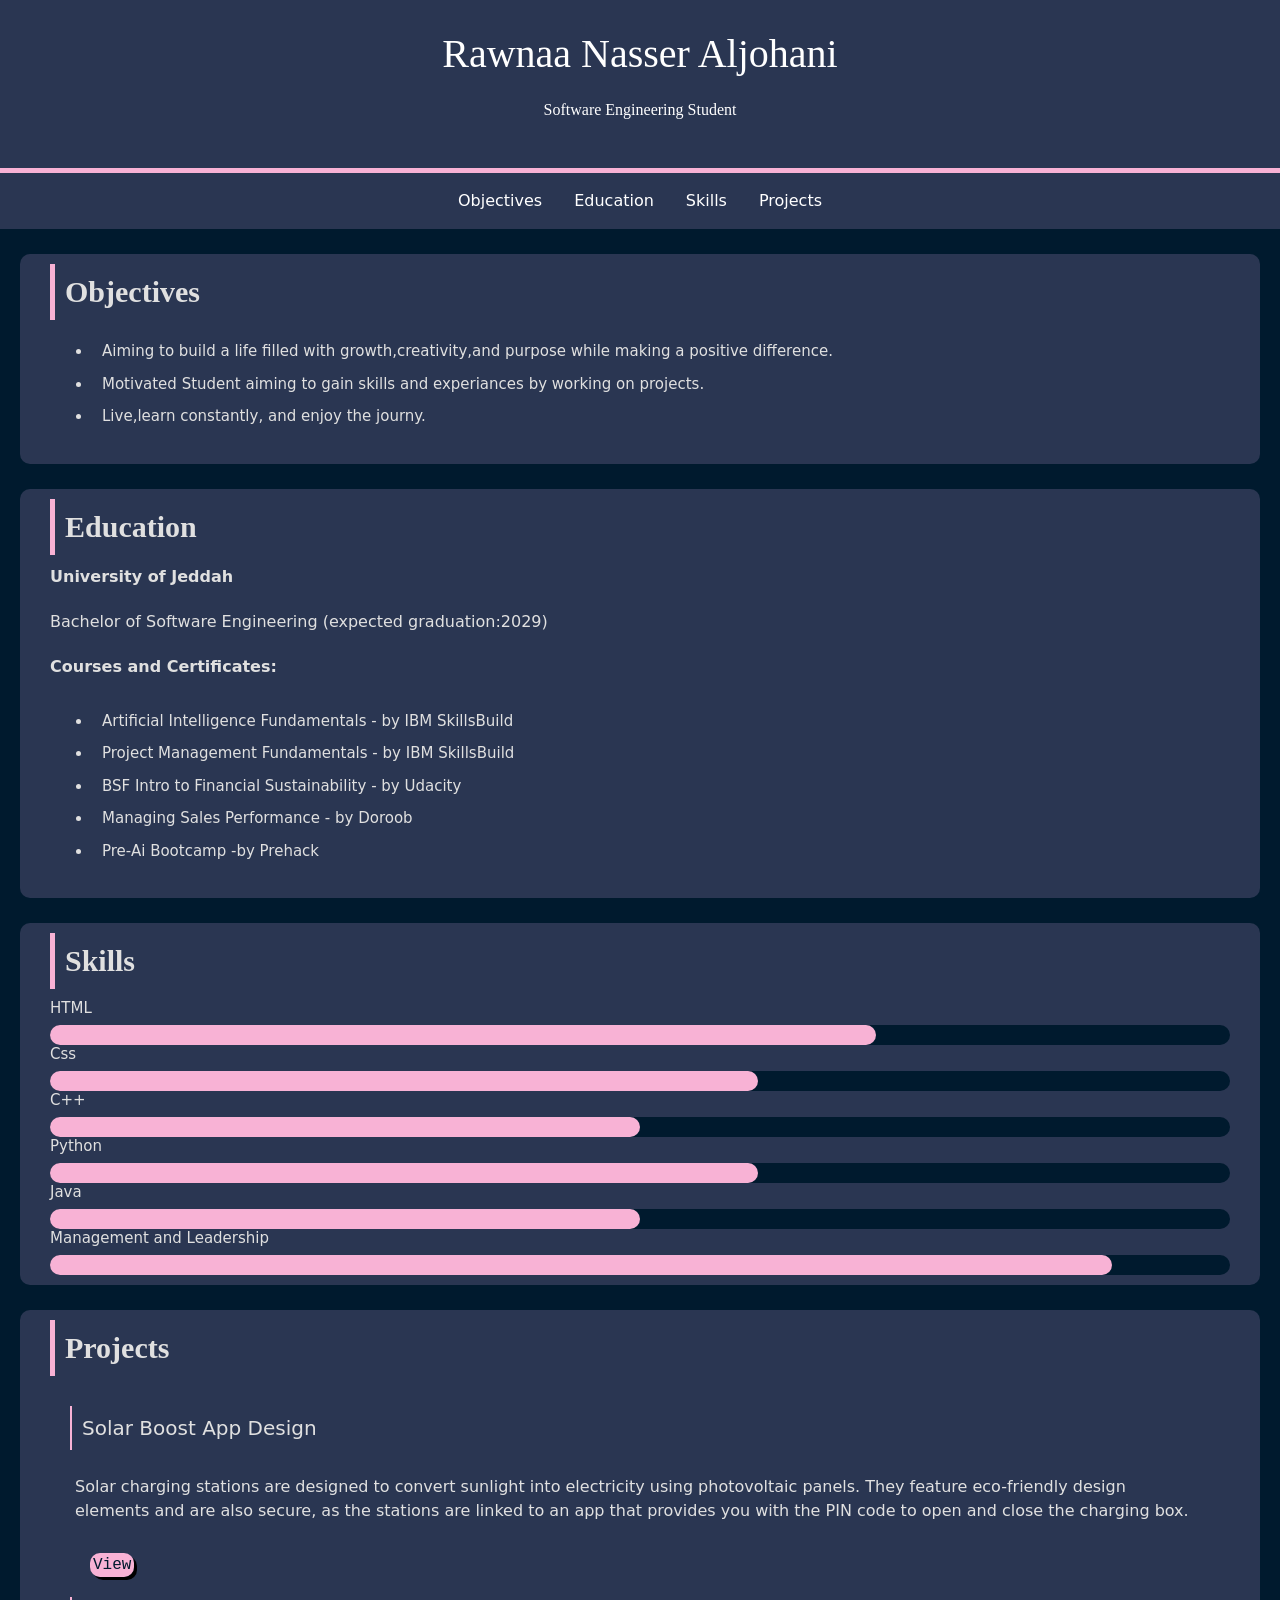
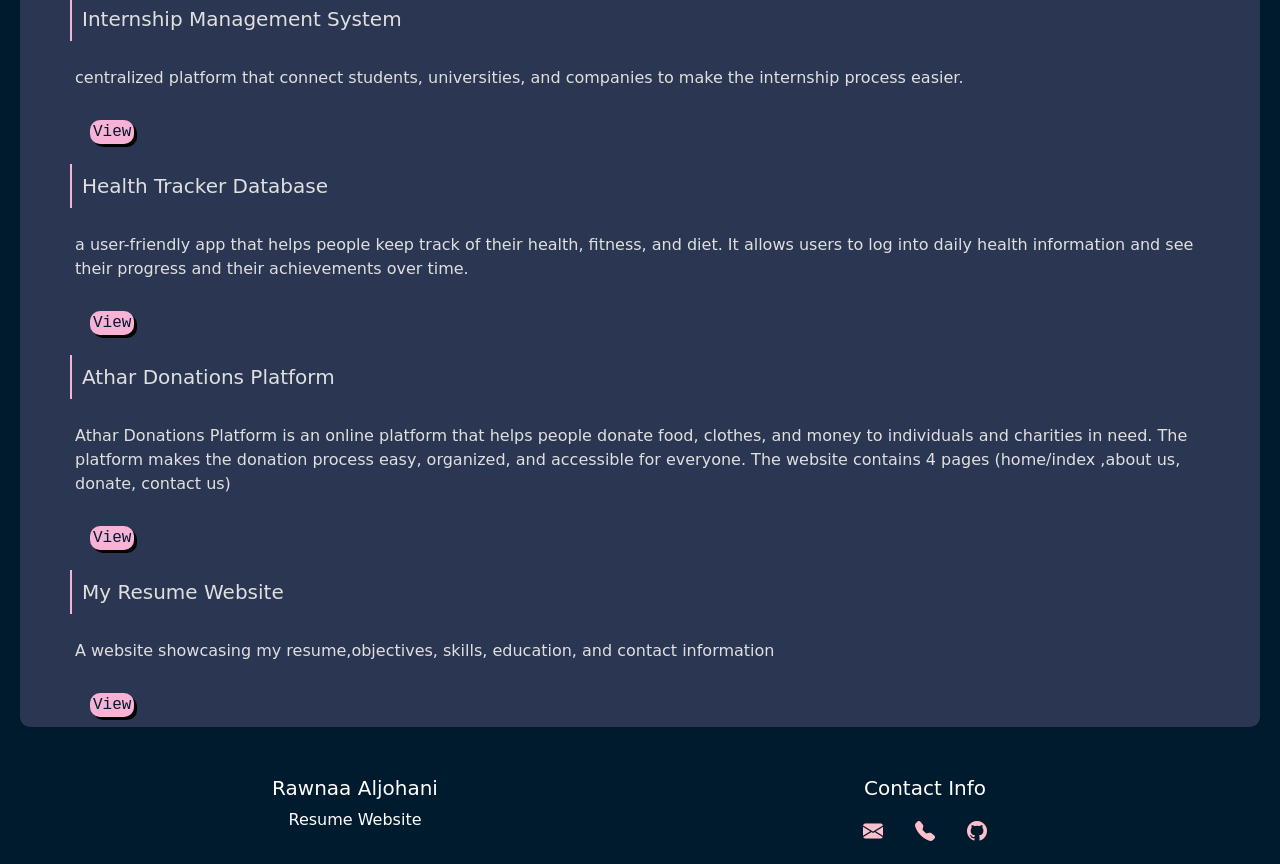
==== commit b381bd88: "remove duplicte html" ====
--- a/index.html
+++ b/index.html
@@ -34,9 +34,6 @@
         </li>
         <li class="nav-item">
           <a class="nav-link " href="#Projects">Projects</a>
-        </li>
-        <li class="nav-item">
-          <a class="nav-link " href="#Contact">Contact</a>
         </li>
       </ul>
 
@@ -197,217 +194,4 @@
 
 </body>
 
-</html>
-<!--Rawnaa Aljohani 2510449-->
-
-<!DOCTYPE html>
-<html lang="en">
-<head>
-    <meta charset="UTF-8">
-    <meta name="viewport" content="width=device-width, initial-scale=1.0">
-    <title>Resume</title>
-    <!--bootstrap file-->
-    <link href="./css/bootstrap.min.css" rel="stylesheet">
-    <!--bootsrtap icons file-->
-    <link rel="stylesheet" href="https://cdn.jsdelivr.net/npm/bootstrap-icons@1.10.5/font/bootstrap-icons.css">
-    <!--style file-->
-    <link href="./css/style.css" rel="stylesheet">
-</head>
-<body>
-    <header>
-        <h1>Rawnaa Nasser Aljohani</h1>
-        <p>Software Engineering Student</p>
-    
-    </header>
-                            <!--Navbar using Bootstrap-->
-    <nav class="navbar">
-        <div class="container d-flex align-items-center justify-content-center">
-         <ul class="nav">
-        <li class="nav-item">
-          <a class="nav-link " href="#Objectives">Objectives</a>
-        </li>
-        <li class="nav-item">
-          <a class="nav-link " href="#Education">Education</a>
-        </li>
-        <li class="nav-item">
-          <a class="nav-link " href="#Skills">Skills</a>
-        </li>
-         <li class="nav-item">
-          <a class="nav-link " href="#Projects">Projects</a>
-        </li>
-        <li class="nav-item">
-          <a class="nav-link " href="#Contact">Contact</a>
-        </li>
-      </ul>
-
-         </div>
-    </nav>
-
-                                <!--Objectives box-->
-    <section class="box" id="Objectives">
-
-        <h3><strong>Objectives</strong></h3>
-        
-        <ul>
-            <li>Aiming to build a life filled with growth,creativity,and purpose while making a positive difference. </li>
-            <li>Motivated Student aiming to gain skills and experiances by working on projects. </li>
-            <li>Live,learn constantly, and enjoy the journy.</li>
-        </ul>
-    </section>
-
-                                <!--Eductaion box-->
-    <section class="box" id="Education">
-        <h3><strong>Education</strong></h3>
-        
-        <p><strong>University of Jeddah</strong></p>
-        <p>Bachelor of Software Engineering (expected graduation:2029)</p>
-        <p><strong>Courses and Certificates:</strong></p>
-        <ul>
-            <li>Artificial Intelligence Fundamentals - by IBM SkillsBuild</li>
-            <li>Project Management Fundamentals - by IBM SkillsBuild</li>
-            <li>BSF Intro to Financial Sustainability - by Udacity</li>
-            <li>Managing Sales Performance - by Doroob</li>
-            <li>Pre-Ai Bootcamp -by Prehack</li>
-        </ul>
-
-    </section>
-
-                                <!--Skills box-->
-    <section class="box" id="Skills">
-        <h3><strong>Skills</strong></h3>
-
-        <div>
-            <h5>HTML</h5>
-            <span class="bar"><span class="html"></span></span>
-        </div>
-
-        <div>
-            <h5>Css</h5>
-            <span class="bar"><span class="css"></span></span>
-        </div>
-
-        <div>
-            <h5>C++</h5>
-            <span class="bar"><span class="cpp"></span></span>
-        </div>
-
-        <div>
-            <h5>Python</h5>
-            <span class="bar"><span class="python"></span></span>
-        </div>
-
-        <div>
-            <h5>Java</h5>
-            <span class="bar"><span class="java"></span></span>
-        </div>
-
-        <div>
-            <h5>Management and Leadership</h5>
-            <span class="bar"><span class="management"></span></span>
-        </div>
-    </section>
-
-                                    <!--Projects box-->
-    <section class="box" id="Projects">
-        <h3><strong>Projects</strong></h3>
-        
-        <div class="project">
-            <h5>Solar Boost App Design</h5>
-    
-            <p>Solar charging stations are designed to convert
-                 sunlight into electricity using photovoltaic panels.
-                    They feature eco-friendly design elements
-                      and are also secure, as the stations are linked to an
-                       app that provides you with the PIN code to open 
-                       and close the charging box. </p>
-            <br>
-            <a href="./media/solar_boost.pdf">View</a>
-        </div>
-    
-        <div class="project">
-            <h5>Internship Management System</h5>
-            
-            <p>centralized platform that connect students, universities, and 
-                companies to make the internship process easier.</p>
-            <br>
-            <a href="./media/SE_report.pdf">View</a>
-        </div>
-
-        <div class="project">
-            <h5>Health Tracker Database</h5>
-            
-            <p>a user-friendly app that helps people keep track of their health, fitness,
-                 and diet.
-                  It allows users to log into daily health information 
-                  and see their progress and their achievements over time.</p>
-             <br>
-            <a href="./media/Database_project_Report_final.pdf">View</a>
-        </div>
-
-        <div class="project">
-            <h5>My Resume Website</h5>
-
-            <p> A website showcasing my resume,objectives, skills, education, and contact information</p>
-            <br>
-            <a href="index.html">View</a>
-        </div>
-
-    </section>
-
-                                        <!--Contact box-->
-    <section class="box" id="Contact">
-
-        <h3><strong>Contact Me</strong></h3>
-        <form method="get" action="#">
-
-            <label>Name</label>
-            <input type="text" name="name" minlength="3" pattern="[a-zA-Z\s]+"  required>
-            <br>
-
-            <label>Email</label>
-            <input type="email" name="email" pattern="[a-zA-Z0-9._%+-]+@[a-zA-Z0-9.-]+\.[a-zA-Z]{2,}" 
-             placeholder="you@example.com"  required>
-            <br>
-
-            <label>Message</label>
-            <textarea rows="4" placeholder="write here" required></textarea>
-            <br>
-
-            <input type="submit" value="Send" id="button">
-        </form>
-    
-    </section>
-
-                            <!--Footer using Bootstrap icons and style-->
-    <footer class="text-white pt-4">
-        <div class="container text-center">
-            <div class="row">
-
-                <div class="col-md-6 mb-3">
-                    <h5>Rawnaa Aljohani</h5>
-                    <p>Resume Website</p>
-              </div>
-
-                <div class="col-md-6 mb-3">
-                    <h5>Contact Info</h5>
-                    <div class="d-flex justify-content-center mt-3 mx-">
-
-                             <a href="mailto:rawnaa.121@gmail.com" class=" mx-3">
-                                 <i class="bi bi-envelope-fill" style="color: pink; font-size: 20px;"></i></a>
-
-                                <a href="tel:+96655555555" class="mx-3">
-                                    <i class="bi bi-telephone-fill" style="color: pink; font-size: 20px; "></i></a>
-
-                                 <a href="https://github.com/Rawna-N" target="_blank" class="mx-3">
-                                     <i class="bi bi-github" style="color:pink; font-size: 20px;"></i></a>
-                    </div>   
-                </div>            
-         </div>
-
-        </div>
-
-    </footer>
-
-</body>
-
-</html>
+</html>
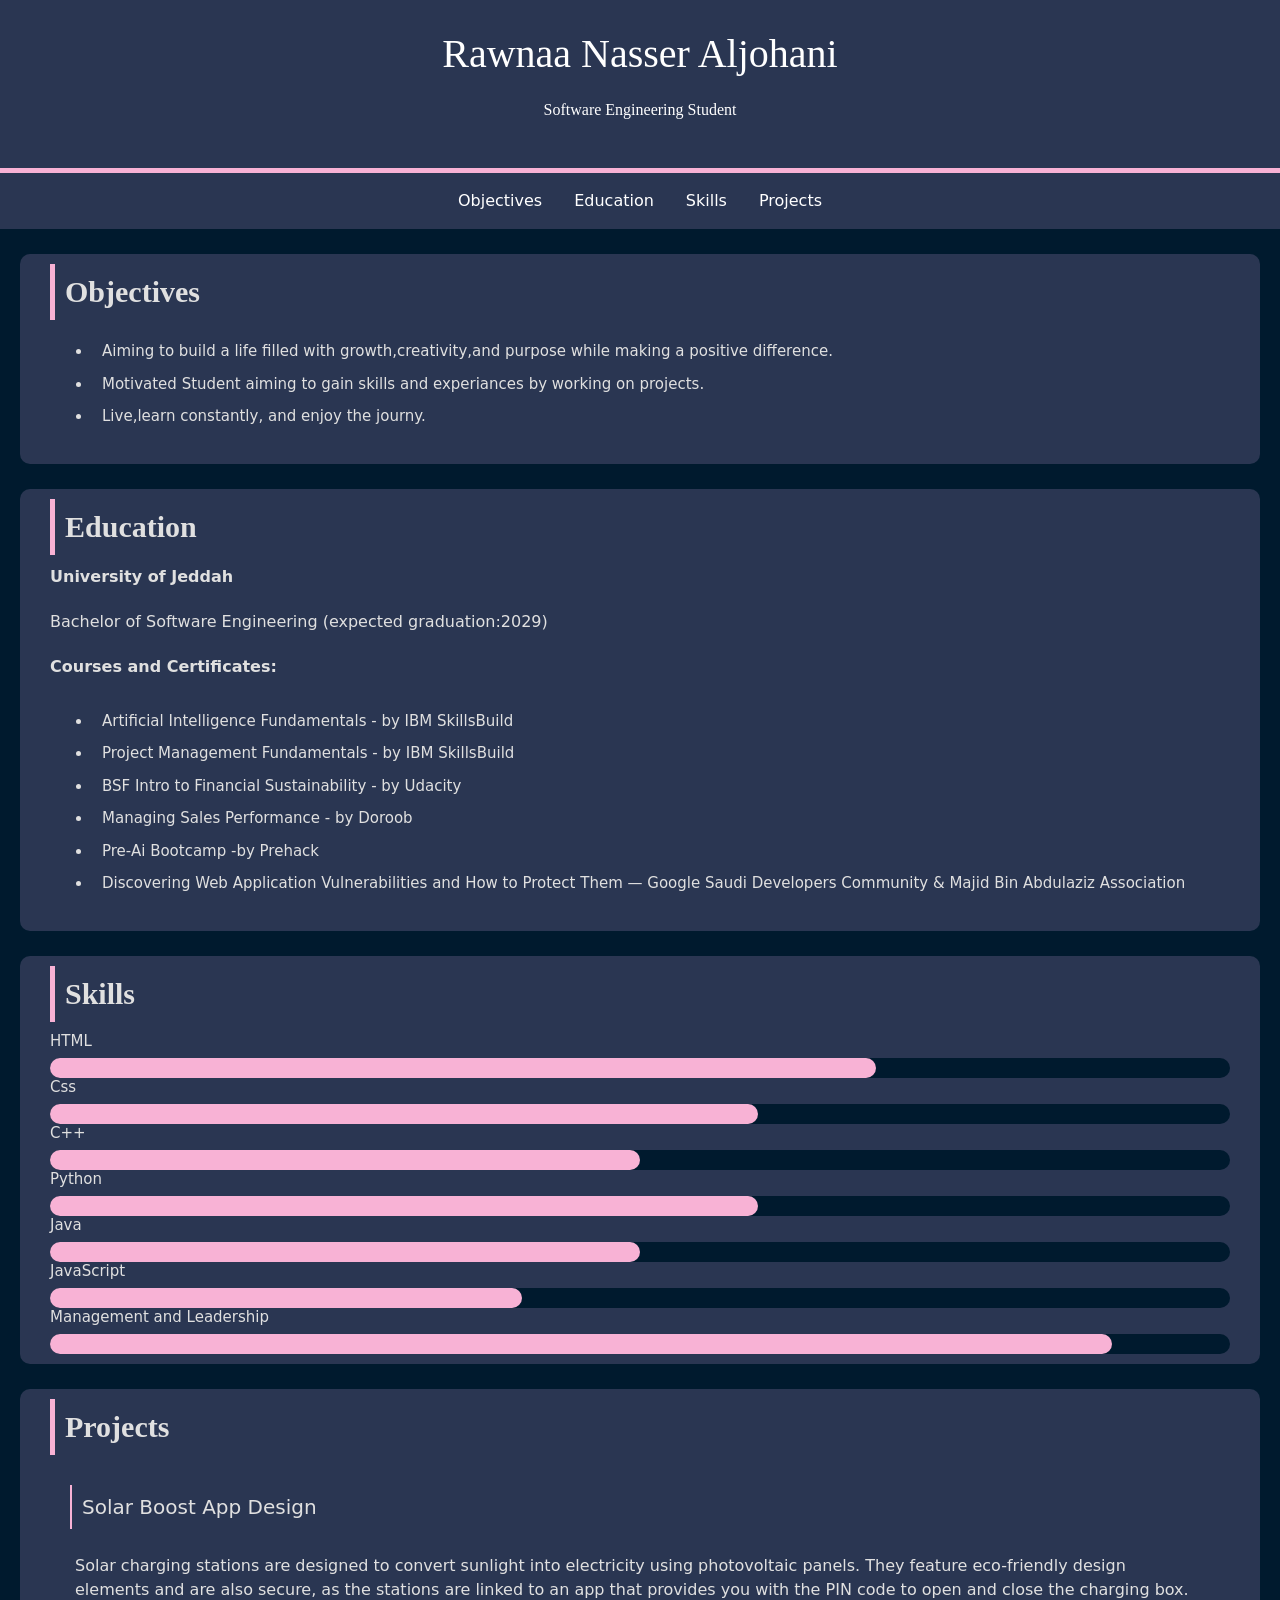
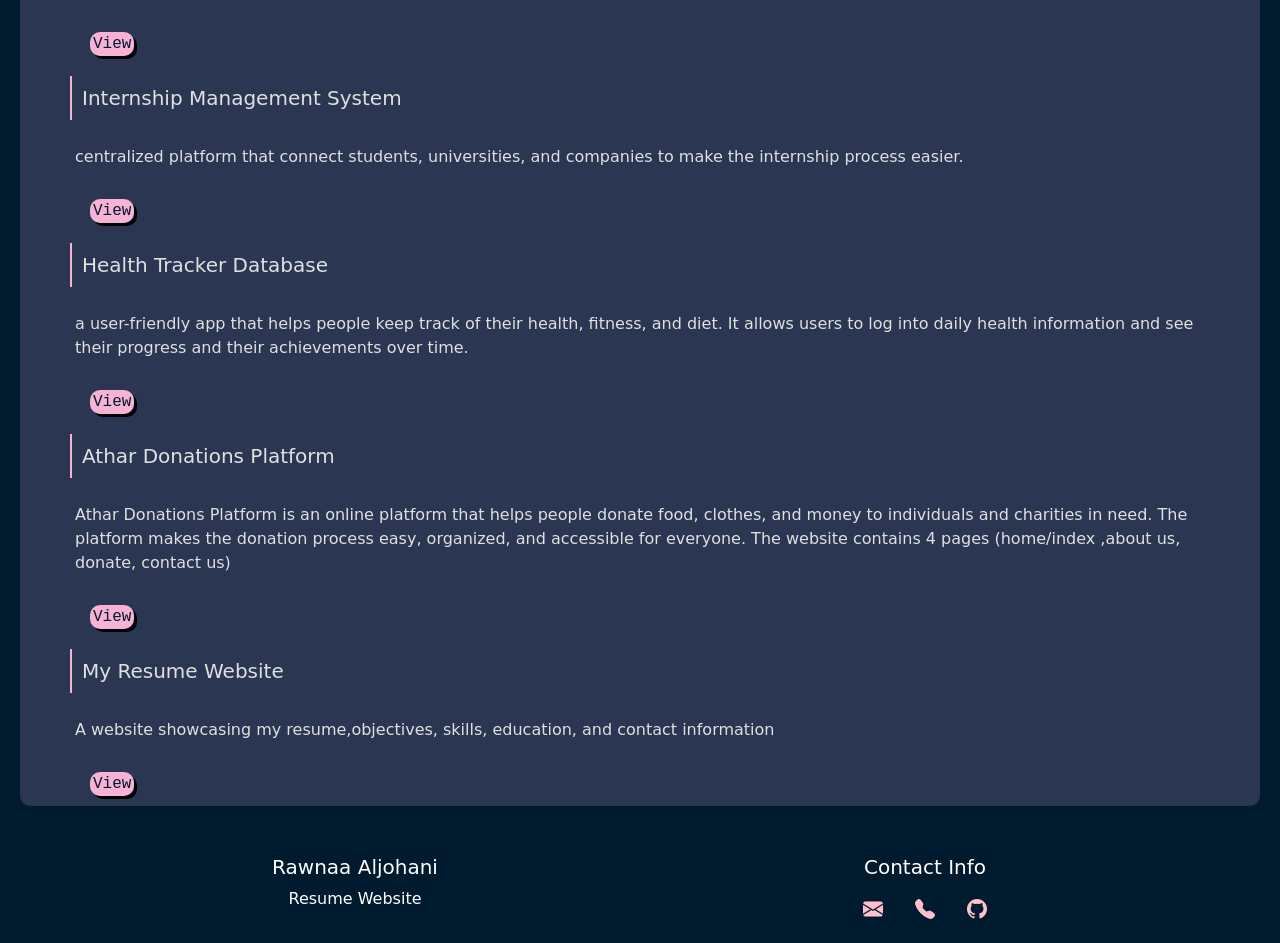
==== commit 9a8ca88a: "Update resume website" ====
--- a/index.html
+++ b/index.html
@@ -65,6 +65,7 @@
             <li>BSF Intro to Financial Sustainability - by Udacity</li>
             <li>Managing Sales Performance - by Doroob</li>
             <li>Pre-Ai Bootcamp -by Prehack</li>
+            <li>Discovering Web Application Vulnerabilities and How to Protect Them — Google Saudi Developers Community & Majid Bin Abdulaziz Association</li>
         </ul>
 
     </section>
@@ -96,6 +97,10 @@
         <div>
             <h5>Java</h5>
             <span class="bar"><span class="java"></span></span>
+        </div>
+        <div>
+            <h5>JavaScript</h5>
+            <span class="bar"><span class="javaScript"></span></span>
         </div>
 
         <div>
--- a/css/style.css
+++ b/css/style.css
@@ -87,11 +87,12 @@
 }
 
 .html{ width:70%; }
-.css{ width:60%; }
+.css{ width:70%; }
 .cpp{ width:50%; }
 .python{ width:60%; }
-.java{ width:50%; }
-.management{ width: 90%; }
+.java{ width:40%; }
+.javaScript{ width:40%; }
+.management{ width: 80%; }
 
 /*Project content style*/
 
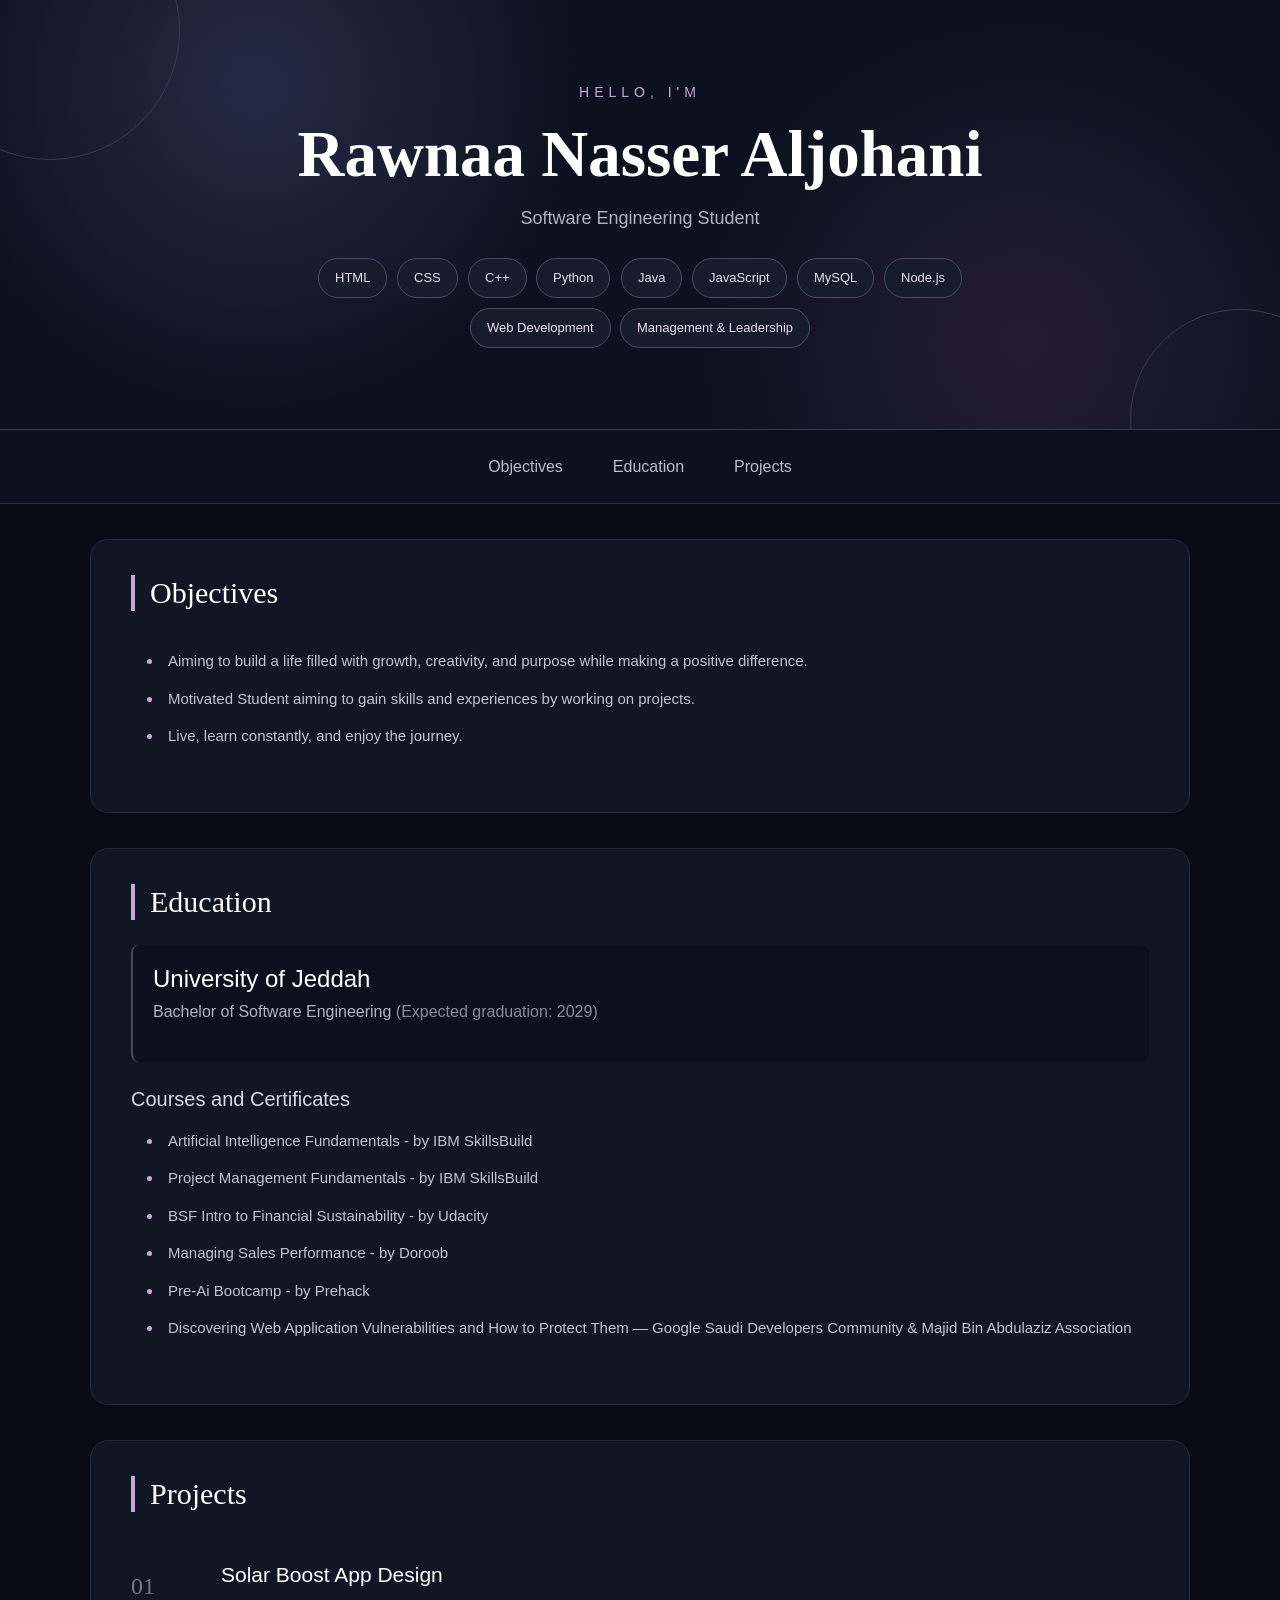
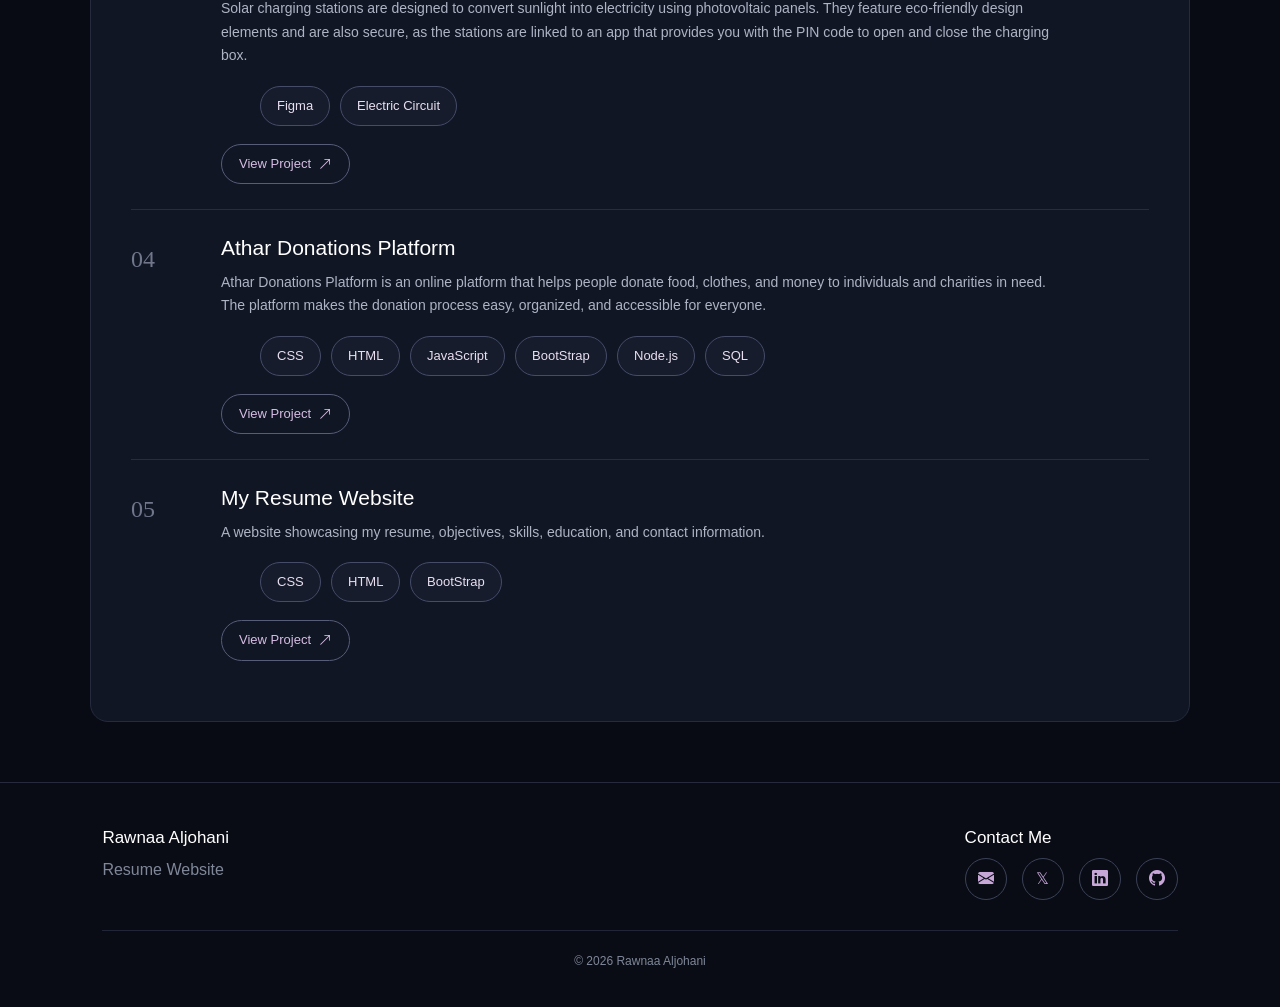
==== commit 86e753e6: "update design" ====
--- a/index.html
+++ b/index.html
@@ -1,202 +1,408 @@
-<!--Rawnaa Aljohani 2510449-->
+<!-- Rawnaa Aljohani 2510449 -->
 
 <!DOCTYPE html>
 <html lang="en">
 <head>
     <meta charset="UTF-8">
     <meta name="viewport" content="width=device-width, initial-scale=1.0">
-    <title>Resume</title>
-    <!--bootstrap file-->
+
+    <title>Rawnaa Aljohani | Resume</title>
+
+    <!-- Bootstrap -->
     <link href="./css/bootstrap.min.css" rel="stylesheet">
-    <!--bootsrtap icons file-->
-    <link rel="stylesheet" href="https://cdn.jsdelivr.net/npm/bootstrap-icons@1.10.5/font/bootstrap-icons.css">
-    <!--style file-->
+
+    <!-- Bootstrap Icons -->
+    <link rel="stylesheet"
+          href="https://cdn.jsdelivr.net/npm/bootstrap-icons@1.10.5/font/bootstrap-icons.css">
+
+    <!-- CSS -->
     <link href="./css/style.css" rel="stylesheet">
 </head>
+
 <body>
-    <header>
-        <h1>Rawnaa Nasser Aljohani</h1>
-        <p>Software Engineering Student</p>
-    
+
+    <header class="hero">
+
+        <div class="hero-content">
+
+            <p class="hello">HELLO, I'M</p>
+
+            <h1>Rawnaa Nasser Aljohani</h1>
+
+            <p class="subtitle">Software Engineering Student</p>
+
+            <!-- Skills Tags -->
+            <div class="skills-tags">
+
+                <span class="skill-tag">HTML</span>
+                <span class="skill-tag">CSS</span>
+                <span class="skill-tag">C++</span>
+                <span class="skill-tag">Python</span>
+                <span class="skill-tag">Java</span>
+                <span class="skill-tag">JavaScript</span>
+                <span class="skill-tag">MySQL</span>
+                <span class="skill-tag">Node.js</span>
+                <span class="skill-tag">Web Development</span>
+                <span class="skill-tag">Management & Leadership</span>
+                
+
+            </div>
+
+        </div>
+
     </header>
-                            <!--Navbar using Bootstrap-->
-    <nav class="navbar">
-        <div class="container d-flex align-items-center justify-content-center">
-         <ul class="nav">
-        <li class="nav-item">
-          <a class="nav-link " href="#Objectives">Objectives</a>
-        </li>
-        <li class="nav-item">
-          <a class="nav-link " href="#Education">Education</a>
-        </li>
-        <li class="nav-item">
-          <a class="nav-link " href="#Skills">Skills</a>
-        </li>
-        <li class="nav-item">
-          <a class="nav-link " href="#Projects">Projects</a>
-        </li>
-      </ul>
-
-         </div>
+
+
+    <!--  NAVBAR  -->
+
+    <nav class="navbar navbar-expand">
+        <div class="container justify-content-center">
+
+            <ul class="nav">
+
+                <li class="nav-item">
+                    <a class="nav-link" href="#Objectives">Objectives</a>
+                </li>
+
+                <li class="nav-item">
+                    <a class="nav-link" href="#Education">Education</a>
+                </li>
+
+                <li class="nav-item">
+                    <a class="nav-link" href="#Projects">Projects</a>
+                </li>
+
+            </ul>
+
+        </div>
     </nav>
 
-                                <!--Objectives box-->
-    <section class="box" id="Objectives">
-
-        <h3><strong>Objectives</strong></h3>
-        
+
+    <!-- OBJECTIVES  -->
+
+    <section class="box reveal" id="Objectives">
+
+        <h3>Objectives</h3>
+
         <ul>
-            <li>Aiming to build a life filled with growth,creativity,and purpose while making a positive difference. </li>
-            <li>Motivated Student aiming to gain skills and experiances by working on projects. </li>
-            <li>Live,learn constantly, and enjoy the journy.</li>
+
+            <li>
+                Aiming to build a life filled with growth, creativity,
+                and purpose while making a positive difference.
+            </li>
+
+            <li>
+                Motivated Student aiming to gain skills and experiences
+                by working on projects.
+            </li>
+
+            <li>
+                Live, learn constantly, and enjoy the journey.
+            </li>
+
         </ul>
+
     </section>
 
-                                <!--Eductaion box-->
-    <section class="box" id="Education">
-        <h3><strong>Education</strong></h3>
-        
-        <p><strong>University of Jeddah</strong></p>
-        <p>Bachelor of Software Engineering (expected graduation:2029)</p>
-        <p><strong>Courses and Certificates:</strong></p>
+
+    <!-- EDUCATION -->
+
+    <section class="box reveal" id="Education">
+
+        <h3>Education</h3>
+
+        <div class="education-item">
+
+            <h4>University of Jeddah</h4>
+
+            <p>
+                Bachelor of Software Engineering
+                <span>(Expected graduation: 2029)</span>
+            </p>
+
+        </div>
+
+
+        <h5 class="certificate-title">
+            Courses and Certificates
+        </h5>
+
         <ul>
-            <li>Artificial Intelligence Fundamentals - by IBM SkillsBuild</li>
-            <li>Project Management Fundamentals - by IBM SkillsBuild</li>
-            <li>BSF Intro to Financial Sustainability - by Udacity</li>
-            <li>Managing Sales Performance - by Doroob</li>
-            <li>Pre-Ai Bootcamp -by Prehack</li>
-            <li>Discovering Web Application Vulnerabilities and How to Protect Them — Google Saudi Developers Community & Majid Bin Abdulaziz Association</li>
+
+            <li>
+                Artificial Intelligence Fundamentals -
+                by IBM SkillsBuild
+            </li>
+
+            <li>
+                Project Management Fundamentals -
+                by IBM SkillsBuild
+            </li>
+
+            <li>
+                BSF Intro to Financial Sustainability -
+                by Udacity
+            </li>
+
+            <li>
+                Managing Sales Performance -
+                by Doroob
+            </li>
+
+            <li>
+                Pre-Ai Bootcamp - by Prehack
+            </li>
+
+            <li>
+                Discovering Web Application Vulnerabilities
+                and How to Protect Them — Google Saudi Developers
+                Community & Majid Bin Abdulaziz Association
+            </li>
+
         </ul>
 
     </section>
 
-                                <!--Skills box-->
-    <section class="box" id="Skills">
-        <h3><strong>Skills</strong></h3>
-
-        <div>
-            <h5>HTML</h5>
-            <span class="bar"><span class="html"></span></span>
-        </div>
-
-        <div>
-            <h5>Css</h5>
-            <span class="bar"><span class="css"></span></span>
-        </div>
-
-        <div>
-            <h5>C++</h5>
-            <span class="bar"><span class="cpp"></span></span>
-        </div>
-
-        <div>
-            <h5>Python</h5>
-            <span class="bar"><span class="python"></span></span>
-        </div>
-
-        <div>
-            <h5>Java</h5>
-            <span class="bar"><span class="java"></span></span>
-        </div>
-        <div>
-            <h5>JavaScript</h5>
-            <span class="bar"><span class="javaScript"></span></span>
-        </div>
-
-        <div>
-            <h5>Management and Leadership</h5>
-            <span class="bar"><span class="management"></span></span>
-        </div>
+
+    <!-- PROJECTS  -->
+
+    <section class="box reveal" id="Projects">
+
+        <h3>Projects</h3>
+
+
+        <div class="project">
+
+            <div class="project-number">01</div>
+
+            <div class="project-content">
+
+                <h5>Solar Boost App Design</h5>
+
+                <p>
+                    Solar charging stations are designed to convert
+                    sunlight into electricity using photovoltaic panels.
+                    They feature eco-friendly design elements and are
+                    also secure, as the stations are linked to an app
+                    that provides you with the PIN code to open and
+                    close the charging box.
+                </p>
+                <p class="tech-tags">
+                <span class="skill-tag">Figma</span>
+                    <span class="skill-tag">Electric Circuit</span>
+                </p>
+                <a href="./media/solar_boost.pdf">
+                    View Project <i class="bi bi-arrow-up-right"></i>
+                </a>
+
+                    
+            </div>
+
+        </div>
+
+<!--
+        <div class="project">
+
+            <div class="project-number">02</div>
+
+            <div class="project-content">
+
+                <h5>Internship Management System</h5>
+
+                <p>
+                    Centralized platform that connects students,
+                    universities, and companies to make the internship
+                    process easier.
+                </p>
+
+                <a href="./media/SE report.pdf">
+                    View Project <i class="bi bi-arrow-up-right"></i>
+                </a>
+
+            </div>
+
+        </div>
+
+
+        <div class="project">
+
+            <div class="project-number">03</div>
+
+            <div class="project-content">
+
+                <h5>Health Tracker Database</h5>
+
+                <p>
+                    A user-friendly app that helps people keep track
+                    of their health, fitness, and diet. It allows users
+                    to log daily health information and see their
+                    progress and achievements over time.
+                </p>
+
+                <a href="./media/Database_project_Report_final.pdf">
+                    View Project <i class="bi bi-arrow-up-right"></i>
+                </a>
+
+            </div>
+
+        </div>
+
+-->
+        <div class="project">
+
+            <div class="project-number">04</div>
+
+            <div class="project-content">
+
+                <h5>Athar Donations Platform</h5>
+
+                <p>
+                    Athar Donations Platform is an online platform
+                    that helps people donate food, clothes, and money
+                    to individuals and charities in need. The platform
+                    makes the donation process easy, organized, and
+                    accessible for everyone.
+                </p>
+                <p class="tech-tags">
+                <span class="skill-tag">CSS</span>
+                    <span class="skill-tag">HTML</span>
+                    <span class="skill-tag">JavaScript</span>
+                    <span class="skill-tag">BootStrap</span>
+                    <span class="skill-tag">Node.js</span>
+                    <span class="skill-tag">SQL</span>
+                </p>
+
+                <a href="https://athar-website-2.onrender.com/">
+                    View Project <i class="bi bi-arrow-up-right"></i>
+                </a>
+
+            </div>
+
+        </div>
+
+
+        <div class="project">
+
+            <div class="project-number">05</div>
+
+            <div class="project-content">
+
+                <h5>My Resume Website</h5>
+
+                <p>
+                    A website showcasing my resume, objectives,
+                    skills, education, and contact information.
+                </p>
+                
+                <p class="tech-tags">
+                <span class="skill-tag">CSS</span>
+                    <span class="skill-tag">HTML</span>
+                     <span class="skill-tag">BootStrap</span>
+                </p>
+                <a href="index.html">
+                    View Project <i class="bi bi-arrow-up-right"></i>
+                </a>
+
+            </div>
+
+        </div>
+
     </section>
 
-                                    <!--Projects box-->
-    <section class="box" id="Projects">
-        <h3><strong>Projects</strong></h3>
-        
-        <div class="project">
-            <h5>Solar Boost App Design</h5>
-    
-            <p>Solar charging stations are designed to convert
-                 sunlight into electricity using photovoltaic panels.
-                    They feature eco-friendly design elements
-                      and are also secure, as the stations are linked to an
-                       app that provides you with the PIN code to open 
-                       and close the charging box. </p>
-            <br>
-            <a href="./media/solar_boost.pdf">View</a>
-        </div>
-    
-        <div class="project">
-            <h5>Internship Management System</h5>
-            
-            <p>centralized platform that connect students, universities, and 
-                companies to make the internship process easier.</p>
-            <br>
-            <a href="./media/SE report.pdf">View</a>
-        </div>
-
-        <div class="project">
-            <h5>Health Tracker Database</h5>
-            
-            <p>a user-friendly app that helps people keep track of their health, fitness,
-                 and diet.
-                  It allows users to log into daily health information 
-                  and see their progress and their achievements over time.</p>
-             <br>
-            <a href="./media/Database_project_Report_final.pdf">View</a>
-        </div>
-        <div class="project">
-            <h5>Athar Donations Platform</h5>
-
-            <p> Athar Donations Platform is an online platform that helps people donate food, 
-                    clothes, and money to individuals and charities in need. The platform makes the 
-                    donation process easy, organized, and accessible for everyone. 
-                    The website contains 4 pages (home/index ,about us, donate, contact us)</p>
-            <br>
-            <a href="./media/athar_report.pdf">View</a>
-        </div>
-
-        <div class="project">
-            <h5>My Resume Website</h5>
-
-            <p> A website showcasing my resume,objectives, skills, education, and contact information</p>
-            <br>
-            <a href="index.html">View</a>
-        </div>
-
-    </section>
-
-
-                            <!--Footer using Bootstrap icons and style-->
-    <footer class="text-white pt-4">
-        <div class="container text-center">
-            <div class="row">
-
-                <div class="col-md-6 mb-3">
-                    <h5>Rawnaa Aljohani</h5>
-                    <p>Resume Website</p>
-              </div>
-
-                <div class="col-md-6 mb-3">
-                    <h5>Contact Info</h5>
-                    <div class="d-flex justify-content-center mt-3 mx-">
-                             <a href="mailto:rawnaa.121@gmail.com" class=" mx-3">
-                                <i class="bi bi-envelope-fill" style="color: pink; font-size: 20px;"></i>
-                             </a>
-                
-                                <a href="tel:+96655555555" class="mx-3">
-                                    <i class="bi bi-telephone-fill" style="color: pink; font-size: 20px; "></i></a>
-
-                                 <a href="https://github.com/Rawna-N" target="_blank" class="mx-3">
-                                    <i class="bi bi-github" style="color:pink; font-size: 20px;"></i></a>
-                    </div>   
-                </div>            
-            </div>
-
-        </div>
+
+    <!-- FOOTER  -->
+
+    <footer>
+
+        <div class="footer-content">
+
+            <div>
+
+                <h5>Rawnaa Aljohani</h5>
+
+                <p>Resume Website</p>
+
+            </div>
+
+
+            <div>
+
+                <h5>Contact Me</h5>
+
+                <div class="social-links">
+
+                    <a href="mailto:rawnaa.121@gmail.com">
+                        <i class="bi bi-envelope-fill"></i>
+                    </a>
+
+                    <a href="https://x.com/rawnaljo?s=21"
+                      target="_blank"
+                      rel="noopener noreferrer"
+                      aria-label="X">
+                      <span class="x-icon">𝕏</span>
+                    </a>
+
+                    <a href="
+https://www.linkedin.com/in/rawnaa-aljohani-b69aa2432?utm_source=share_via&utm_content=profile&utm_medium=member_ios"
+                      target="_blank"
+                      rel="noopener noreferrer"
+                       aria-label="LinkedIn">
+                        <i class="bi bi-linkedin"></i>
+                    </a>
+                    
+                    <a href="https://github.com/Rawna-N"
+                       target="_blank">
+                        <i class="bi bi-github"></i>
+                    </a>
+
+                </div>
+
+            </div>
+
+        </div>
+
+        <p class="copyright">
+            © 2026 Rawnaa Aljohani
+        </p>
 
     </footer>
 
+
+    <!--  ANIMATION SCRIPT  -->
+
+    <script>
+
+        const sections =
+            document.querySelectorAll(".reveal");
+
+        const observer =
+            new IntersectionObserver(
+                (entries) => {
+
+                    entries.forEach(entry => {
+
+                        if (entry.isIntersecting) {
+
+                            entry.target.classList.add("active");
+
+                        }
+
+                    });
+
+                },
+                {
+                    threshold: 0.15
+                }
+            );
+
+
+        sections.forEach(section => {
+
+            observer.observe(section);
+
+        });
+
+    </script>
+
 </body>
-
 </html>
--- a/css/style.css
+++ b/css/style.css
@@ -1,346 +1,668 @@
-*{ margin:0;
-    padding:0;
-    }
-
-/*Header style*/
-header{
-    color: white;
-    background-color: #2a3652;
-   text-align: center;
-    padding: 30px 5px;
-   border-bottom: 5px solid #f8b2d5;
-   font-family:Georgia, 'Times New Roman', Times, serif
-}
-   
-header p{
-    margin-top: 20px;
-}
-
-/*Navbar styling*/
-
-.navbar{
-    background-color: #2a3652;   
-}
-
-.nav-link{
-    color:white;
+
+* {
+    margin: 0;
+    padding: 0;
+    box-sizing: border-box;
+}
+
+html {
+    scroll-behavior: smooth;
+}
+
+body {
+    background: #080b14;
+    color: #e8e8ed;
+    font-family: Arial, Helvetica, sans-serif;
+    line-height: 1.7;
+}
+
+
+/* ================= HERO ================= */
+
+.hero {
+    min-height: 430px;
+    display: flex;
+    justify-content: center;
+    align-items: center;
+    text-align: center;
+
+    background:
+        radial-gradient(circle at 20% 20%, #252b45 0%, transparent 30%),
+        radial-gradient(circle at 80% 80%, #241d35 0%, transparent 30%),
+        #0d111f;
+
+    border-bottom: 1px solid #343a55;
+
+    position: relative;
+    overflow: hidden;
+}
+
+
+/* Animated circles */
+
+.hero::before,
+.hero::after {
+    content: "";
+    position: absolute;
+    border-radius: 50%;
+    border: 1px solid #343a55;
+    animation: float 8s ease-in-out infinite;
+}
+
+.hero::before {
+    width: 260px;
+    height: 260px;
+    top: -100px;
+    left: -80px;
+}
+
+.hero::after {
+    width: 220px;
+    height: 220px;
+    bottom: -100px;
+    right: -70px;
+    animation-delay: 2s;
+}
+
+
+.hero-content {
+    position: relative;
+    z-index: 2;
+    animation: heroReveal 1.2s ease forwards;
+}
+
+
+.hello {
+    color: #c7a6d8;
+    font-size: 14px;
+    letter-spacing: 5px;
+    margin-bottom: 10px;
+}
+
+
+.hero h1 {
+    color: #ffffff;
+    font-family: Georgia, "Times New Roman", serif;
+    font-size: clamp(38px, 6vw, 65px);
+    font-weight: bold;
+    margin-bottom: 10px;
+}
+
+
+.subtitle {
+    color: #aeb4c4;
+    font-size: 18px;
+    margin-bottom: 25px;
+}
+
+
+/*  SKILLS TAGS  */
+
+.skills-tags {
+    display: flex;
+    justify-content: center;
+    align-items: center;
+    flex-wrap: wrap;
+    gap: 10px;
+    max-width: 750px;
+    margin: auto;
+}
+
+
+.skill-tag {
+    color: #e8dff0;
+    background: #171c2c;
+    border: 1px solid #454c68;
+
+    padding: 8px 16px;
+    border-radius: 30px;
+
+    font-size: 13px;
+
+    transition:
+        transform 0.3s ease,
+        background 0.3s ease,
+        border-color 0.3s ease,
+        color 0.3s ease;
+
+    animation: tagAppear 0.7s ease both;
+}
+
+
+.skill-tag:nth-child(1) { animation-delay: .1s; }
+.skill-tag:nth-child(2) { animation-delay: .2s; }
+.skill-tag:nth-child(3) { animation-delay: .3s; }
+.skill-tag:nth-child(4) { animation-delay: .4s; }
+.skill-tag:nth-child(5) { animation-delay: .5s; }
+.skill-tag:nth-child(6) { animation-delay: .6s; }
+.skill-tag:nth-child(7) { animation-delay: .7s; }
+
+
+.skill-tag:hover {
+    transform: translateY(-5px);
+    background: #292f47;
+    border-color: #c7a6d8;
+    color: #ffffff;
+}
+
+
+/*  NAVBAR  */
+
+.navbar {
+    background: #0d111f !important;
+    border-bottom: 1px solid #292e42;
+
+    position: sticky;
+    top: 0;
+    z-index: 1000;
+
+    backdrop-filter: blur(10px);
+}
+
+
+.nav {
+    gap: 10px;
+}
+
+
+.nav-link {
+    color: #b8bdcb !important;
     text-decoration: none;
-}
-
-.nav-link:hover{
-    color:#001a2e;
-    background-color: #f8b2d5;
-}
-
-body{
-    background-color: #001a2e;
-    color: #e0e0e0;
-}
-
-/*Elements boxes style*/
-.box{
-    background:#2a3652;
-    border-radius: 10px ;
-    padding:10px 30px;
-    margin:25px 20px; 
+
+    padding: 15px 20px !important;
+
+    position: relative;
+
+    transition:
+        color 0.3s ease,
+        transform 0.3s ease;
+}
+
+
+.nav-link::after {
+    content: "";
+    position: absolute;
+
+    width: 0;
+    height: 2px;
+
+    left: 50%;
+    bottom: 5px;
+
+    background: #c7a6d8;
+
+    transition:
+        width 0.3s ease,
+        left 0.3s ease;
+}
+
+
+.nav-link:hover {
+    color: #ffffff !important;
+    transform: translateY(-2px);
+}
+
+
+.nav-link:hover::after {
+    width: 60%;
+    left: 20%;
+}
+
+
+/*  SECTIONS  */
+
+.box {
+    background: #111625;
+
+    border: 1px solid #252b3d;
+    border-radius: 18px;
+
+    padding: 35px 40px;
+    margin: 35px auto;
+
+    width: 90%;
+    max-width: 1100px;
+
     display: flex;
-   flex-direction: column;
-
-}
-
-.box h3{
-border-left: 5px solid #f8b2d5;
-padding: 10px;
-margin-bottom: 10px;
-font-size: 30px;
-font-family: Georgia, 'Times New Roman', Times, serif;
-}
-
-.box li{
-    margin: 10px;
-    padding-left: 10px;
+    flex-direction: column;
+
+    transition:
+        transform 0.4s ease,
+        border-color 0.4s ease,
+        box-shadow 0.4s ease;
+}
+
+
+.box:hover {
+    transform: translateY(-4px);
+    border-color: #3d455f;
+    box-shadow: 0 15px 40px rgba(0, 0, 0, 0.25);
+}
+
+
+.box h3 {
+    color: #ffffff;
+
+    border-left: 4px solid #c7a6d8;
+
+    padding-left: 15px;
+    margin-bottom: 25px;
+
+    font-size: 30px;
+
+    font-family: Georgia, "Times New Roman", serif;
+}
+
+
+.box li {
+    margin: 12px 0;
+    padding-left: 5px;
+
+    color: #bfc4d0;
     font-size: 15px;
 }
 
-.box p{
-padding-bottom:5px;
-}
-
-.box h5{
-    margin-bottom:8px ;
-    font-size: 15px;
-}
-
-/*Skills bar style*/
-.bar{
-    display: block;
-    background: #001a2e;
-    height: 20px;
-    border-radius: 10px;
-}
-
-.bar span{
-    height: 20px;
-    float:left;
-    background: #f8b2d5;
-    border-radius: 10px;
-}
-
-.html{ width:70%; }
-.css{ width:70%; }
-.cpp{ width:50%; }
-.python{ width:60%; }
-.java{ width:40%; }
-.javaScript{ width:40%; }
-.management{ width: 80%; }
-
-/*Project content style*/
-
-.project h5{
-    border-left: 2px solid #f8b2d5;
-    margin:20px 0 5px 20px;
-    padding:10px;
-    font-size: 20px;
-}
-
-.project p{
-    padding:5px;
-    margin: 20px;
-    margin-bottom: 0;
-}
-
-.project a{
-    background: #f8b2d5;
-    border-radius: 10px;
-    padding: 3px;
-    margin: 40px;
-    box-shadow: 3px 3px black;
-    color:#001a2e;
+
+.box li::marker {
+    color: #c7a6d8;
+}
+
+
+/* EDUCATION */
+
+.education-item {
+    background: #0c101c;
+
+    border-left: 2px solid #414963;
+
+    padding: 20px;
+    border-radius: 8px;
+
+    margin-bottom: 25px;
+
+    transition:
+        transform 0.3s ease,
+        border-color 0.3s ease;
+}
+
+
+.education-item:hover {
+    transform: translateX(8px);
+    border-color: #c7a6d8;
+}
+
+
+.education-item h4 {
+    color: #ffffff;
+    margin-bottom: 5px;
+}
+
+
+.education-item p {
+    color: #aeb4c4;
+}
+
+
+.education-item span {
+    color: #858c9f;
+}
+
+
+.certificate-title {
+    color: #d6d9e2;
+    margin-bottom: 5px;
+}
+
+
+/*  PROJECTS  */
+
+.project {
+    display: grid;
+    grid-template-columns: 70px 1fr;
+
+    gap: 20px;
+
+    padding: 25px 0;
+
+    border-bottom: 1px solid #272d40;
+
+    transition:
+        transform 0.35s ease,
+        padding-left 0.35s ease;
+}
+
+
+.project:last-child {
+    border-bottom: none;
+}
+
+
+.project:hover {
+    transform: translateX(8px);
+    padding-left: 8px;
+}
+
+
+.project-number {
+    color: #70778a;
+
+    font-family: Georgia, serif;
+    font-size: 24px;
+
+    padding-top: 4px;
+
+    transition: color 0.3s ease;
+}
+
+
+.project:hover .project-number {
+    color: #c7a6d8;
+}
+
+
+.project h5 {
+    color: #ffffff;
+
+    font-size: 21px;
+    margin-bottom: 10px;
+
+    transition: color 0.3s ease;
+}
+
+
+.project:hover h5 {
+    color: #d9c2e3;
+}
+
+
+.project p {
+    color: #aeb4c4;
+
+    font-size: 14px;
+
+    max-width: 850px;
+
+    margin-bottom: 18px;
+}
+
+
+.project a {
+    display: inline-flex;
+    align-items: center;
+    gap: 8px;
+
+    background: transparent;
+
+    color: #d7bde3;
+
+    border: 1px solid #555d78;
+
+    border-radius: 30px;
+
+    padding: 8px 17px;
+
     text-decoration: none;
+
+    font-size: 13px;
+
+    transition:
+        background 0.3s ease,
+        color 0.3s ease,
+        transform 0.3s ease,
+        border-color 0.3s ease;
+}
+
+
+.project a:hover {
+    background: #c7a6d8;
+    color: #0b0e17;
+
+    border-color: #c7a6d8;
+
+    transform: translateY(-3px);
+}
+
+
+.project a i {
+    transition: transform 0.3s ease;
+}
+
+
+.project a:hover i {
+    transform: translate(3px, -3px);
+}
+
+.tech-tags {
+    display: flex;
+    justify-content: left;
+    flex-wrap: wrap;
+    gap: 10px;
+    max-width: 750px;
+    margin: auto;
+}
+
+/*  FOOTER  */
+
+footer {
+    background: #090c15;
+
+    border-top: 1px solid #252b3d;
+
+    padding: 45px 8% 20px;
+
+    margin-top: 60px;
+}
+
+
+.footer-content {
+    display: flex;
+
+    justify-content: space-between;
+    align-items: center;
+
+    gap: 30px;
+
+    max-width: 1100px;
+    margin: auto;
+}
+
+
+footer h5 {
+    color: #ffffff;
+    font-size: 17px;
+}
+
+
+footer p {
+    color: #7f8799;
+}
+
+
+.social-links {
+    display: flex;
+    gap: 15px;
+
+    margin-top: 10px;
+}
+
+
+.social-links a {
+    width: 42px;
+    height: 42px;
+
+    display: flex;
+    align-items: center;
+    justify-content: center;
+
+    border: 1px solid #3b4258;
+    border-radius: 50%;
+
+    color: #c7a6d8;
+
+    text-decoration: none;
+
+    transition:
+        transform 0.3s ease,
+        background 0.3s ease,
+        color 0.3s ease;
+}
+
+
+.social-links a:hover {
+    transform: translateY(-5px) rotate(5deg);
+
+    background: #c7a6d8;
+    color: #0b0e17;
+}
+
+
+.copyright {
     text-align: center;
-    font-family:'Courier New', Courier, monospace;
-}
-
-/*Contact form style*/
-
-form{
-    margin: 30px;
-}
-form label{
-    font-size: 20px;
-    font-family: 'Courier New', Courier, monospace;
-}
-input , textarea{
-     width:100%;
-    padding: 10px;
-    margin-bottom: 15px;
-    border-radius: 5px; 
-}
-#button{
-    background: #f8b2d5;
-    color:#001a2e;
-    border-radius: 10px;
+
+    border-top: 1px solid #202638;
+
     margin-top: 30px;
-    box-shadow: 2px 2px black;
-    width:100%;
-    text-align: center;
-    font-family:'Courier New', Courier, monospace;
-    font-size: 15px;
-}
-
-#button:hover{
-    background: #ad7e96;
-}
-
-/*Responsive - the page is already responsive
- because of using d-flex*/
-
-@media (max-width:576px){
-    .nav{
+    padding-top: 20px;
+
+    font-size: 12px;
+}
+
+
+/* SCROLL  */
+
+.reveal {
+    opacity: 0;
+    transform: translateY(45px);
+
+    transition:
+        opacity 0.8s ease,
+        transform 0.8s ease;
+}
+
+
+.reveal.active {
+    opacity: 1;
+    transform: translateY(0);
+}
+
+
+@keyframes heroReveal {
+
+    from {
+        opacity: 0;
+        transform: translateY(25px);
+    }
+
+    to {
+        opacity: 1;
+        transform: translateY(0);
+    }
+
+}
+
+
+@keyframes tagAppear {
+
+    from {
+        opacity: 0;
+        transform: translateY(15px) scale(0.9);
+    }
+
+    to {
+        opacity: 1;
+        transform: translateY(0) scale(1);
+    }
+
+}
+
+
+@keyframes float {
+
+    0%, 100% {
+        transform: translate(0, 0);
+    }
+
+    50% {
+        transform: translate(25px, -20px);
+    }
+
+}
+
+
+/* ================= RESPONSIVE ================= */
+
+@media (max-width: 576px) {
+
+    .hero {
+        min-height: 480px;
+        padding: 50px 20px;
+    }
+
+
+    .hero h1 {
+        font-size: 38px;
+    }
+
+
+    .subtitle {
+        font-size: 16px;
+    }
+
+
+    .skills-tags {
+        gap: 8px;
+    }
+
+
+    .skill-tag {
+        font-size: 12px;
+        padding: 7px 12px;
+    }
+
+
+    .nav {
+        flex-wrap: wrap;
+        justify-content: center;
+    }
+
+
+    .nav-link {
+        padding: 12px 8px !important;
+        font-size: 13px;
+    }
+
+
+    .box {
+        width: 92%;
+        padding: 25px 20px;
+        margin: 25px auto;
+    }
+
+
+    .box h3 {
+        font-size: 26px;
+    }
+
+
+    .project {
+        grid-template-columns: 45px 1fr;
+        gap: 10px;
+    }
+
+
+    .project-number {
+        font-size: 18px;
+    }
+
+
+    .project h5 {
+        font-size: 18px;
+    }
+
+
+    .footer-content {
         flex-direction: column;
-        align-items: center;
-    }
-    .navbar a{
-        font-size: 15px;
-    }
-    .project a {
-        display: block;
-        margin: 15px auto;
-        width: fit-content;
-    }     
-}
-
-
-
-*{ margin:0;
-    padding:0;
-    }
-
-/*Header style*/
-header{
-    color: white;
-    background-color: #2a3652;
-   text-align: center;
-    padding: 30px 5px;
-   border-bottom: 5px solid #f8b2d5;
-   font-family:Georgia, 'Times New Roman', Times, serif
-}
-   
-header p{
-    margin-top: 20px;
-}
-
-/*Navbar styling*/
-
-.navbar{
-    background-color: #2a3652;   
-}
-
-.nav-link{
-    color:white;
-    text-decoration: none;
-}
-
-.nav-link:hover{
-    color:#001a2e;
-    background-color: #f8b2d5;
-}
-
-body{
-    background-color: #001a2e;
-    color: #e0e0e0;
-}
-
-/*Elements boxes style*/
-.box{
-    background:#2a3652;
-    border-radius: 10px ;
-    padding:10px 30px;
-    margin:25px 20px; 
-    display: flex;
-   flex-direction: column;
-
-}
-
-.box h3{
-border-left: 5px solid #f8b2d5;
-padding: 10px;
-margin-bottom: 10px;
-font-size: 30px;
-font-family: Georgia, 'Times New Roman', Times, serif;
-}
-
-.box li{
-    margin: 10px;
-    padding-left: 10px;
-    font-size: 15px;
-}
-
-.box p{
-padding-bottom:5px;
-}
-
-.box h5{
-    margin-bottom:8px ;
-    font-size: 15px;
-}
-
-/*Skills bar style*/
-.bar{
-    display: block;
-    background: #001a2e;
-    height: 20px;
-    border-radius: 10px;
-}
-
-.bar span{
-    height: 20px;
-    float:left;
-    background: #f8b2d5;
-    border-radius: 10px;
-}
-
-.html{ width:70%; }
-.css{ width:60%; }
-.cpp{ width:50%; }
-.python{ width:60%; }
-.java{ width:50%; }
-.management{ width: 90%; }
-
-/*Project content style*/
-
-.project h5{
-    border-left: 2px solid #f8b2d5;
-    margin:20px 0 5px 20px;
-    padding:10px;
-    font-size: 20px;
-}
-
-.project p{
-    padding:5px;
-    margin: 20px;
-    margin-bottom: 0;
-}
-
-.project a{
-    background: #f8b2d5;
-    border-radius: 10px;
-    padding: 3px;
-    margin: 40px;
-    box-shadow: 3px 3px black;
-    color:#001a2e;
-    text-decoration: none;
-    text-align: center;
-    font-family:'Courier New', Courier, monospace;
-}
-
-/*Contact form style*/
-
-form{
-    margin: 30px;
-}
-form label{
-    font-size: 20px;
-    font-family: 'Courier New', Courier, monospace;
-}
-input , textarea{
-     width:100%;
-    padding: 10px;
-    margin-bottom: 15px;
-    border-radius: 5px; 
-}
-#button{
-    background: #f8b2d5;
-    color:#001a2e;
-    border-radius: 10px;
-    margin-top: 30px;
-    box-shadow: 2px 2px black;
-    width:100%;
-    text-align: center;
-    font-family:'Courier New', Courier, monospace;
-    font-size: 15px;
-}
-
-#button:hover{
-    background: #ad7e96;
-}
-
-/*Responsive - the page is already responsive
- because of using d-flex*/
-
-@media (max-width:576px){
-    .nav{
-        flex-direction: column;
-        align-items: center;
-    }
-    .navbar a{
-        font-size: 15px;
-    }
-    .project a {
-        display: block;
-        margin: 15px auto;
-        width: fit-content;
-    }     
-}
-
-
+        text-align: center;
+    }
+
+}
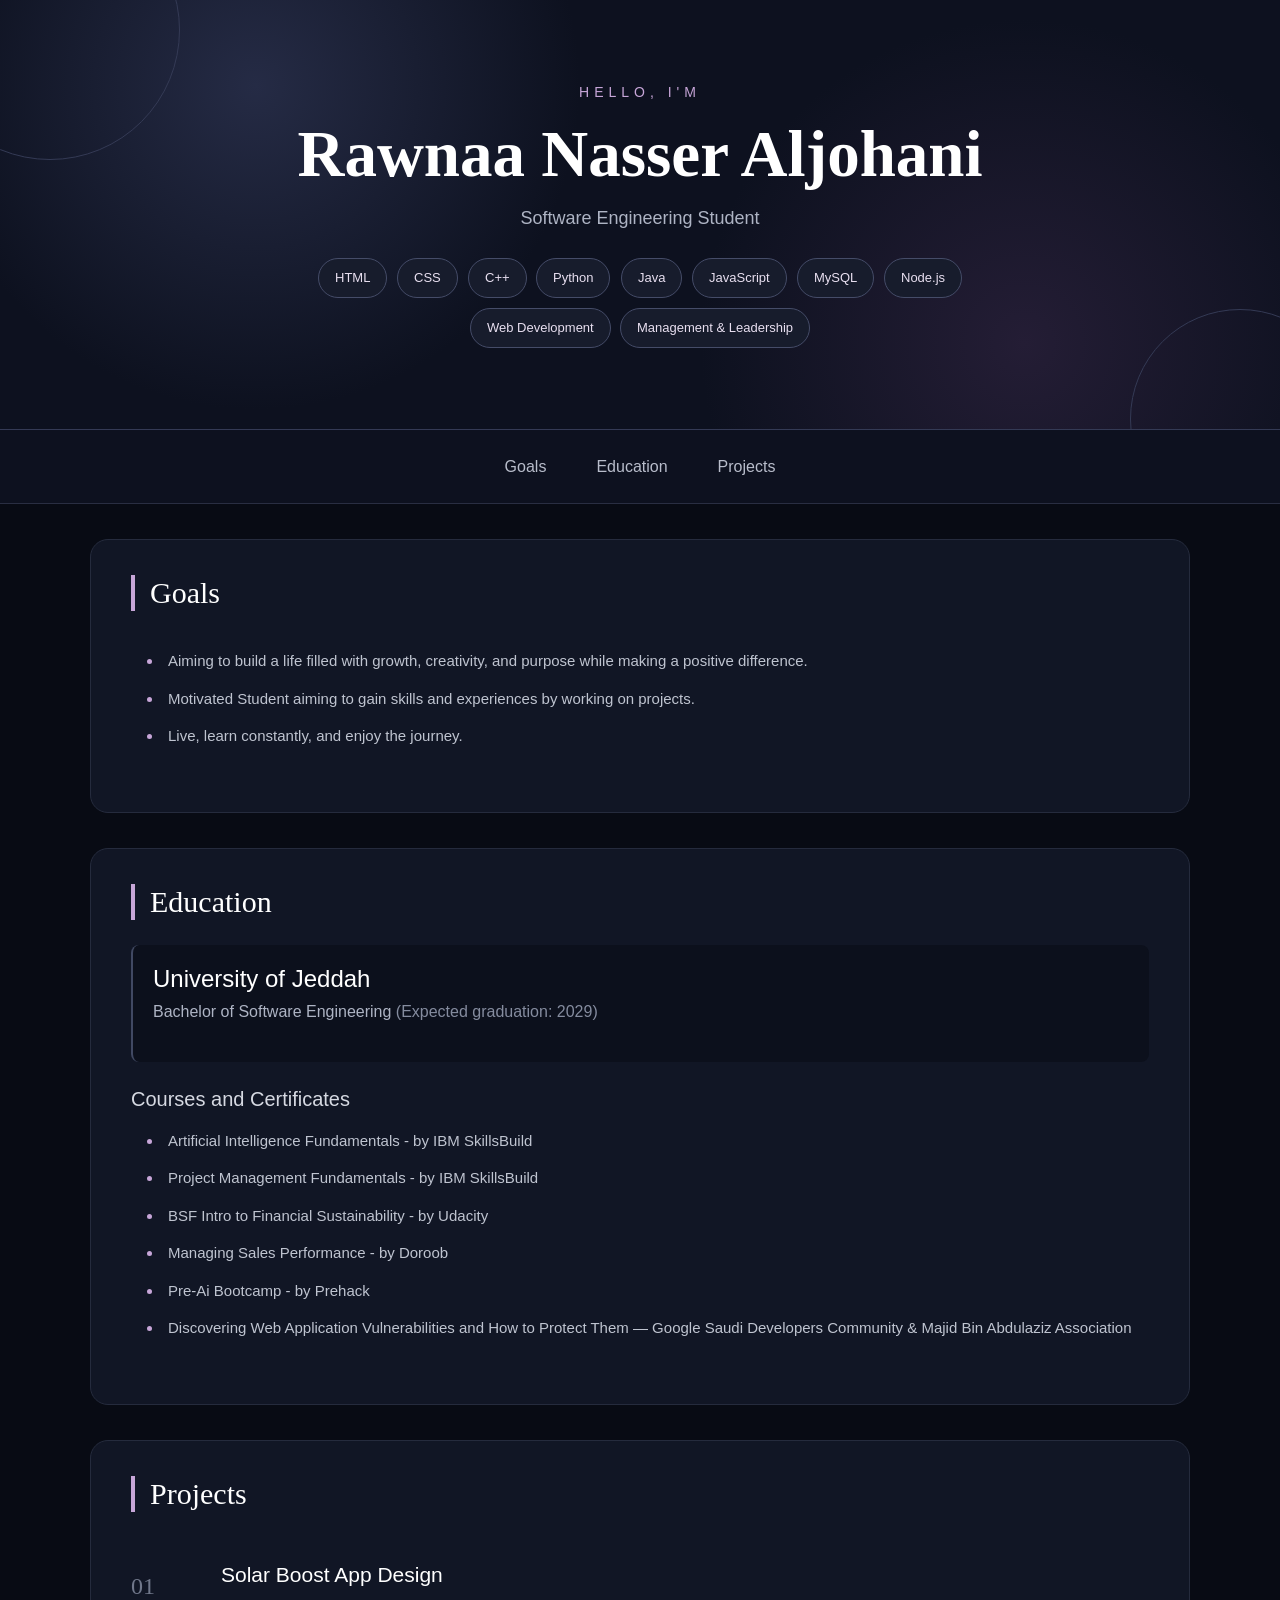
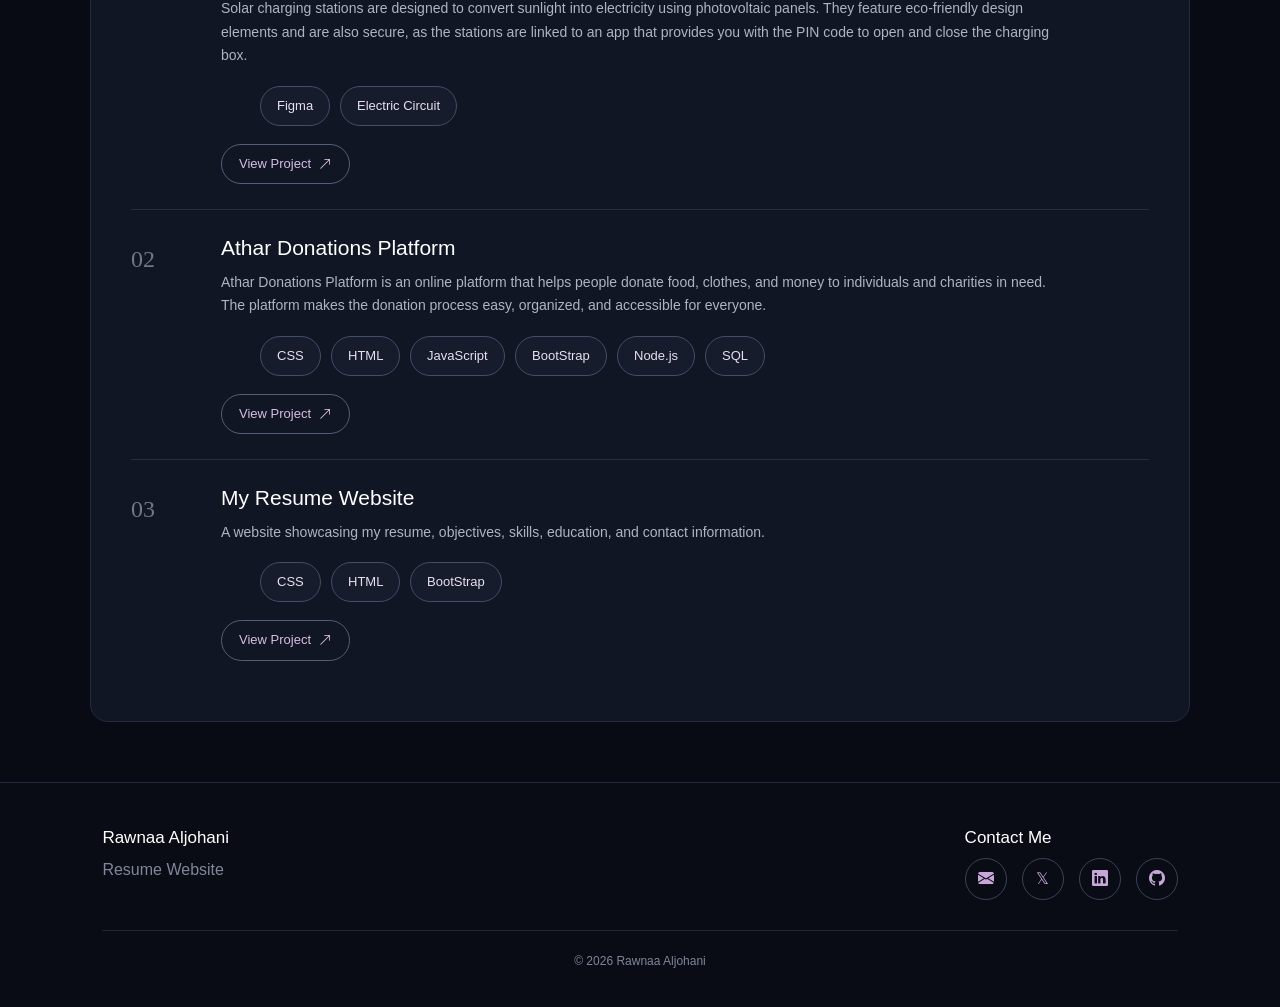
==== commit dfb6e810: "update design 2" ====
--- a/index.html
+++ b/index.html
@@ -1,5 +1,3 @@
-<!-- Rawnaa Aljohani 2510449 -->
-
 <!DOCTYPE html>
 <html lang="en">
 <head>
@@ -61,7 +59,7 @@
             <ul class="nav">
 
                 <li class="nav-item">
-                    <a class="nav-link" href="#Objectives">Objectives</a>
+                    <a class="nav-link" href="#Objectives">Goals</a>
                 </li>
 
                 <li class="nav-item">
@@ -78,11 +76,11 @@
     </nav>
 
 
-    <!-- OBJECTIVES  -->
+    <!-- GOALS  -->
 
     <section class="box reveal" id="Objectives">
 
-        <h3>Objectives</h3>
+        <h3>Goals</h3>
 
         <ul>
 
@@ -250,7 +248,7 @@
 -->
         <div class="project">
 
-            <div class="project-number">04</div>
+            <div class="project-number">02</div>
 
             <div class="project-content">
 
@@ -283,7 +281,7 @@
 
         <div class="project">
 
-            <div class="project-number">05</div>
+            <div class="project-number">03</div>
 
             <div class="project-content">
 
